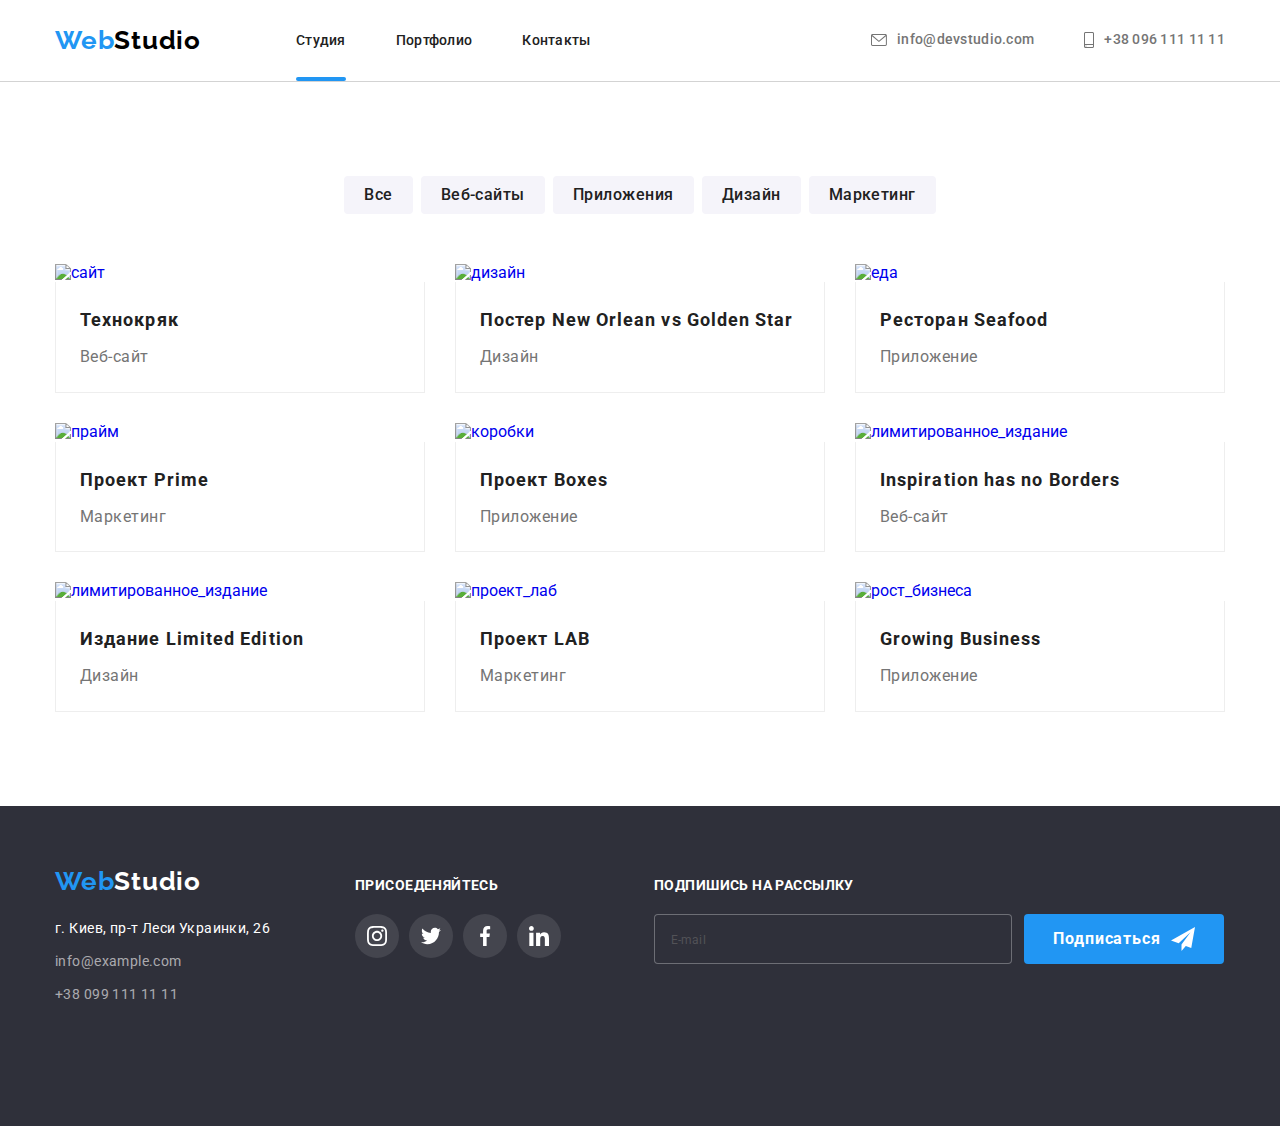
==== portfolio.html @ ba31323b "header+footer" ====
<!DOCTYPE html>
<html lang="ru">
  <head>
    <meta charset="UTF-8" />
    <meta http-equiv="X-UA-Compatible" content="IE=edge" />
    <meta name="viewport" content="width=device-width, initial-scale=1.0" />
    <title>Portfolio</title>
    <link rel="preconnect" href="https://fonts.googleapis.com" />
    <link rel="preconnect" href="https://fonts.gstatic.com" crossorigin />
    <link
      href="https://fonts.googleapis.com/css2?family=Raleway:wght@700&family=Roboto:wght@400;500;700;900&display=swap"
      rel="stylesheet"
    />
    <link rel="stylesheet" href="./css/main.min.css" />
  </head>
  <body>
	<header class="header">
      <div class="container header__container">
        <a class="link header__logo" href="#"
          ><span class="web">Web</span><span class="studio">Studio</span></a
        >
        <nav class="header__nav">
          <ul class="header__list">
            <li class="header__item">
              <a class="current header__link link btn " href="#">Студия</a>
            </li>
            <li class="header__item">
              <a class="header__link link btn" href="./portfolio.html"
                >Портфолио</a
              >
            </li>
            <li class="header__item">
              <a class="header__link link btn" href="#">Контакты</a>
            </li>
          </ul>
        </nav>
        <div class="header__connect">
          <ul class="header__contacts">
            <li class="header__contacts__list">
              <a
                class="header__adress link  header__svg__link btn"
                href="mailto:info@devstudio.com"
              >
                <svg class="header__svg" width="16" height="12">
                  <use href="./images/symbol-defs.svg#icon-email"></use>
                </svg>
                info@devstudio.com</a
              >
            </li>
            <li class="header__contacts__list">
					<a
					  class="header__adress link  header__svg__link btn"
					  href="tel:+380961111111"
					>
					  <svg class="header__svg" width="10" height="16">
						 <use href="./images/symbol-defs.svg#icon-tel"></use>
					  </svg>
					  +38 096 111 11 11</a
					>
				 </li>
            </li>
          </ul>
        </div>
		  <button type="button" class="header__mobile__menu" data-menu-open>
			<svg class="header__mobile__menu--open" width="40" height="40">
			  <use href="./images/symbol-defs.svg#icon-mobmenu"></use>
			</svg>
		 </button>
      </div>
		<div class="header__modal  is-open" data-menu>
			<div class="container">
			<ul class="header__modal__list">
				<li class="header__modal__item">
					<a class=" header__modal__link link btn " href="./index.html">Студия</a>
				 </li>
				 <li class="header__modal__item">
					<a class="current__menu header__modal__link link btn" href="№"
					  >Портфолио</a
					>
				 </li>
				 <li class="header__modal__item">
					<a class="header__modal__link link btn" href="#">Контакты</a>
				 </li>
			 </ul>
			 <div class="header__modal__bottom">
				 <ul class="header__modal__contacts">
            <li class="header__modal__contacts__list">
              <a
                class="header__modal__phone link  btn"
                href="mailto:info@devstudio.com"
              >
				  +38 096 111 11 11</a
              >
            </li>
            <li class="header__modal__contacts__list">
					<a
					  class="header__modal__emailadress link   btn"
					  href="tel:+380961111111"
					>
					info@devstudio.com</a
					>
				 </li>
            </li>
          </ul>
			 <ul class="header__modal__society">
				 <li class="header__society__item"><a href="#" class="header__society__link link">Instagram</a></li>
				 <li class="header__society__item"><a href="#" class="header__society__link link">Twitter</a></li>
				 <li class="header__society__item"><a href="#" class="header__society__link link">Facebook</a></li>
				 <li class="header__society__item"><a href="#" class="header__society__link link">LinkedIn</a></li>
			 </ul>
			</div>
			 <button class="menu__svg__link" type="button" data-menu-close>
				<svg class="menu__close__link" width="18" height="18">
				  <use href="./images/symbol-defs.svg#icon-xmark"></use>
				</svg>
			 </button>
			</div> 
		</div>
    </header>
    <main>
      <section class="section">
        <div class="container">
          <div class="portfolio-buttons-top">
            <h2 class="visually-hidden" id="portfolio-link">Портфолио</h2>
            <ul class="portfolio-buttons">
              <li class="portfolio-buttons-items">
                <button type="button" class="portfolio-nav portfolio-btn btn-main">
                  Все
                </button>
              </li>
              <li class="portfolio-buttons-items">
                <button type="button" class="portfolio-nav portfolio-btn btn-main">
                  Веб-сайты
                </button>
              </li>
              <li class="portfolio-buttons-items">
                <button type="button" class="portfolio-nav portfolio-btn btn-main">
                  Приложения
                </button>
              </li>
              <li class="portfolio-buttons-items">
                <button type="button" class="portfolio-nav portfolio-btn btn-main">
                  Дизайн
                </button>
              </li>
              <li class="portfolio-buttons-items">
                <button type="button" class="portfolio-nav portfolio-btn btn-main">
                  Маркетинг
                </button>
              </li>
            </ul>
          </div>
          <ul class="portfolio-team-list ">
            <li class="portfolio-style-list ">
					
              <a href="#" class="portfolio-link">
					<div class="overlay">
                <img src="./images/web-site.jpg" alt="сайт" width="370" />
							<p class="overlay-text">Технокряк это современная площадка распространения коронавируса. Компании используют эту платформу для цифрового шпионажа и атак на защищённые сервера конкурентов.</p>
						</div>
                <div class="portfolio-img-description">
                  <h3 class="h3-text ">Технокряк</h3>
                  <p class="description-text">Веб-сайт</p>
                </div>
              </a>
            </li>
            <li class="portfolio-style-list portfolio-link">
              <a href="#" class="portfolio-link"
                ><div class="overlay"><img src="./images/design.jpg" alt="дизайн" width="370" />
					 <p class="overlay-text">Технокряк это современная площадка распространения коронавируса. Компании используют эту платформу для цифрового шпионажа и атак на защищённые сервера конкурентов.</p>
					</div>
					 <div class="portfolio-img-description">
                  <h3 class="h3-text ">
                    Постер New Orlean vs Golden Star
                  </h3>
                  <p class="description-text">Дизайн</p>
                </div>
              </a>
            </li>
            <li class="portfolio-style-list portfolio-link">
              <a href="#" class="portfolio-link"
                ><div class="overlay"><img src="./images/SeaFoodApp.jpg" alt="еда" width="370" />
					 <p class="overlay-text">Технокряк это современная площадка распространения коронавируса. Компании используют эту платформу для цифрового шпионажа и атак на защищённые сервера конкурентов.</p>
					</div>
					 <div class="portfolio-img-description">
                  <h3 class="h3-text ">Ресторан Seafood</h3>
                  <p class="description-text">Приложение</p>
                </div>
              </a>
            </li>
            <li class="portfolio-style-list portfolio-link">
              <a href="#" class="portfolio-link"
                ><div class="overlay"><img
                  src="./images/HeadphonesPrime.jpg"
                  alt="прайм"
                  width="370"
                />
					 <p class="overlay-text">Технокряк это современная площадка распространения коронавируса. Компании используют эту платформу для цифрового шпионажа и атак на защищённые сервера конкурентов.</p>
					</div>
					 <div class="portfolio-img-description">
                  <h3 class="h3-text ">Проект Prime</h3>
                  <p class="description-text">Маркетинг</p>
                </div>
              </a>
            </li>
            <li class="portfolio-style-list portfolio-link">
              <a href="#" class="portfolio-link"
                ><div class="overlay"><img src="./images/BoxesApp.jpg" alt="коробки" width="370" />
					 <p class="overlay-text">Технокряк это современная площадка распространения коронавируса. Компании используют эту платформу для цифрового шпионажа и атак на защищённые сервера конкурентов.</p>
					</div>
					 <div class="portfolio-img-description">
                  <h3 class="h3-text ">Проект Boxes</h3>
                  <p class="description-text">Приложение</p>
                </div>
              </a>
            </li>
            <li class="portfolio-style-list portfolio-link">
              <a href="#" class="portfolio-link"
                ><div class="overlay"><img
                  src="./images/Web-insperattion.jpg"
                  alt="лимитированное_издание"
                  width="370"
                />
					 <p class="overlay-text">Технокряк это современная площадка распространения коронавируса. Компании используют эту платформу для цифрового шпионажа и атак на защищённые сервера конкурентов.</p>
					</div>
					 <div class="portfolio-img-description">
                  <h3 class="h3-text ">
                    Inspiration has no Borders
                  </h3>
                  <p class="description-text">Веб-сайт</p>
						
                </div>
              </a>
            </li>
            <li class="portfolio-style-list portfolio-link">
              <a href="#" class="portfolio-link"
                ><div class="overlay"><img
                  src="./images/LimitedEdition-Sign.jpg"
                  alt="лимитированное_издание"
                  width="370"
                />
					 <p class="overlay-text">Технокряк это современная площадка распространения коронавируса. Компании используют эту платформу для цифрового шпионажа и атак на защищённые сервера конкурентов.</p>
					</div>
					 <div class="portfolio-img-description">
                  <h3 class="h3-text ">Издание Limited Edition</h3>
                  <p class="description-text">Дизайн</p>
                </div>
              </a>
            </li>
            <li class="portfolio-style-list portfolio-link">
              <a href="#" class="portfolio-link"
                >
					 <div class="overlay"><img
                  src="./images/LAB-project.jpg"
                  alt="проект_лаб"
                  width="370"
                />
					 <p class="overlay-text">Технокряк это современная площадка распространения коронавируса. Компании используют эту платформу для цифрового шпионажа и атак на защищённые сервера конкурентов.</p>
					</div>
					 <div class="portfolio-img-description">
                  <h3 class="h3-text ">Проект LAB</h3>
                  <p class="description-text">Маркетинг</p>
                </div>
              </a>
            </li>
            <li class="portfolio-style-list portfolio-link">
              <a href="#" class="portfolio-link"
                >
					 <div class="overlay"><img
                  src="./images/GrowingBusinesApp.jpg"
                  alt="рост_бизнеса"
                  width="370"
                />
					 <p class="overlay-text">Технокряк это современная площадка распространения коронавируса. Компании используют эту платформу для цифрового шпионажа и атак на защищённые сервера конкурентов.</p>
					</div>
					 <div class="portfolio-img-description">
                  <h3 class="h3-text ">Growing Business</h3>
                  <p class="description-text">Приложение</p>
                </div>
              </a>
            </li>
          </ul>
        </div>
      </section>
    </main>
	 <footer class="footer">
      <div class="container footer__container">
        <div class="footer__tablet">
          <div class="footer_adress">
            <a class="link footer__logo" href="#"
              ><span class="web">Web</span
              ><span class="studio__footer">Studio</span></a
            >
            <ul class="footer__contacts">
              <li class="footer__item">
                <address class="footer__adress__text">
                  г. Киев, пр-т Леси Украинки, 26
                </address>
              </li>
              <li class="footer__item">
                <a class="link btn footer_link" href="mailto:info@example.com"
                  >info@example.com</a
                >
              </li>
              <li class="footer__item">
                <a class="link btn footer_link" href="tel:+380991111111"
                  >+38 099 111 11 11</a
                >
              </li>
            </ul>
          </div>
          <div class="footer__flex">
            <h3 class="footer__flex__h3">ПРИСОЕДЕНЯЙТЕСЬ</h3>
            <ul class="footer__flex__list">
              <li class="footer__flex_item">
                <a href="" class="footer__flex__link"
                  ><svg class="footer__flex__link__svg" width="20" height="20">
                    <use href="./images/symbol-defs.svg#icon-instagram"></use>
                  </svg>
                </a>
              </li>
              <li class="footer__flex_item">
                <a href="" class="footer__flex__link"
                  ><svg class="footer__flex__link__svg" width="20" height="20">
                    <use href="./images/symbol-defs.svg#icon-twitter"></use>
                  </svg>
                </a>
              </li>
              <li class="footer__flex_item">
                <a href="" class="footer__flex__link"
                  ><svg class="footer__flex__link__svg" width="20" height="20">
                    <use href="./images/symbol-defs.svg#icon-facebook"></use>
                  </svg>
                </a>
              </li>
              <li class="footer__flex_item">
                <a href="" class="footer__flex__link"
                  ><svg class="footer__flex__link__svg" width="20" height="20">
                    <use href="./images/symbol-defs.svg#icon-linkedin"></use>
                  </svg>
                </a>
              </li>
            </ul>
          </div>
        </div>
        <form class="footer__email" name="footer__email">
          <label class="footer__label"
            ><span class="footer__span">ПОДПИШИСЬ НА РАССЫЛКУ </span>
            <input
              type="email"
              name="email"
              placeholder="E-mail"
              class="input"
            />
          </label>
          <button type="submit" class="footer__btn" data-modal-open>
            Подписаться
            <svg class="footer__label__svg" width="24" height="24">
              <use href="./images/symbol-defs.svg#icon-telegram"></use>
            </svg>
          </button>
        </form>
      </div>
    </footer>
	 
  </body>
</html>
---- css/main.min.css ----
:root{--contacts-color: #ffffff;--link-color: #2196f3;--primary-text-color: #212121;--secondary-text-color: #757575;--header-text-color: #757575;--header-text-color-link: #212121;--nav-text-color: #ffffff;--accent-color: #2196f3;--portfolio-text-color: #212121;--web-color: #2196f3;--studio-color: #000000;--footer-color: rgba(255, 255, 255, 0.6);--footer-background-color: #2f303a;--border-color: #ececec;--buttons-background-color: #f5f4fa;--section-background-color: #2f303a;--btn-spec-color: #0b8bf3;--img-background-color: #f5f4fa;--footer_link-color: rgba(255, 255, 255, 0.6);--background-overlay-background: rgba(33, 150, 243, 0.9);--border-color: rgba(33, 33, 33, 0.2)}.visually-hidden{position:absolute;white-space:nowrap;width:1px;height:1px;overflow:hidden;border:0;padding:0;clip:rect(0 0 0 0);clip-path:inset(50%);margin:-1px}*,::after,::before{box-sizing:border-box}html{-moz-tab-size:4;tab-size:4}html{line-height:1.15;-webkit-text-size-adjust:100%}body{margin:0}body{font-family:system-ui, -apple-system, "Segoe UI", Roboto, Helvetica, Arial, sans-serif, "Apple Color Emoji", "Segoe UI Emoji"}hr{height:0;color:inherit}abbr[title]{text-decoration:underline dotted}b,strong{font-weight:bolder}code,kbd,pre,samp{font-family:ui-monospace, SFMono-Regular, Consolas, "Liberation Mono", Menlo, monospace;font-size:1em}small{font-size:80%}sub,sup{font-size:75%;line-height:0;position:relative;vertical-align:baseline}sub{bottom:-0.25em}sup{top:-0.5em}table{text-indent:0;border-color:inherit}button,input,optgroup,select,textarea{font-family:inherit;font-size:100%;line-height:1.15;margin:0}button,select{text-transform:none}[type="button"],[type="reset"],[type="submit"],button{-webkit-appearance:button}::-moz-focus-inner{border-style:none;padding:0}:-moz-focusring{outline:1px dotted ButtonText}:-moz-ui-invalid{box-shadow:none}legend{padding:0}progress{vertical-align:baseline}::-webkit-inner-spin-button,::-webkit-outer-spin-button{height:auto}[type="search"]{-webkit-appearance:textfield;outline-offset:-2px}::-webkit-search-decoration{-webkit-appearance:none}::-webkit-file-upload-button{-webkit-appearance:button;font:inherit}summary{display:list-item}h1,h2,h3,h4,h5,h6,p{margin:0}ul{margin:0;padding:0;list-style:none}body{font-family:"Roboto", sans-serif;color:var(--primary-text-color)}img{display:block;max-width:100%;height:auto}.link{text-decoration:none}.container{width:100%;margin-left:auto;margin-right:auto;padding-left:15px;padding-right:15px}@media screen and (min-width: 480px){.container{width:480px}}@media screen and (min-width: 768px){.container{width:768px}}@media screen and (min-width: 1200px){.container{width:1200px}}.section{padding-top:60px;padding-bottom:60px}@media screen and (min-width: 1200px){.section{padding-top:94px;padding-bottom:94px}}.padding-zeero{padding:0px}@media screen and (min-width: 1200px){.padding-zeero{padding-top:0px;padding-bottom:94px}}.btn{transition:color 250ms cubic-bezier(0.4, 0, 0.2, 1)}.btn:hover,.btn:focus{fill:var(--accent-color);color:#2196f3;cursor:pointer}.portfolio-btn{padding:6px 20px;border:none;transition:box-shadow 250ms cubic-bezier(0.4, 0, 0.2, 1)}.portfolio-btn:hover,.portfolio-btn:focus{box-shadow:0px 4px 4px rgba(0,0,0,0.25)}.btn-main{background-color:var(--buttons-background-color);border-radius:4px;transition:color,box-shadow,background-color,250ms cubic-bezier(0.4, 0, 0.2, 1)}.btn-main:hover,.btn-main:focus{color:var(--nav-text-color);background-color:var(--link-color);cursor:pointer;box-shadow:0px 4px 4px rgba(0,0,0,0.25)}.btn-services{font-family:Roboto;font-size:16px;font-weight:700;line-height:1.87;letter-spacing:.06em;width:200px;height:50px;border-radius:4px;background-color:var(--accent-color);color:var(--nav-text-color);display:block;margin:0 auto;border:none;transition:background-color 250ms cubic-bezier(0.4, 0, 0.2, 1)}.btn-services:hover,.btn-services:focus{background-color:var(--btn-spec-color)}.social-list{display:flex;justify-content:center}.social-item{width:44px;height:44px}.social-item:not(:last-child){margin-right:10px}.svg-link{width:100%;height:100%;background-color:#ffffff;border-radius:50%;display:flex;align-items:center;justify-content:center;transition:background-color 250ms cubic-bezier(0.4, 0, 0.2, 1)}.svg-link:hover,.svg-link:focus{background-color:var(--accent-color)}.social-link{fill:#afb1b8;transition:fill 250ms cubic-bezier(0.4, 0, 0.2, 1)}.svg-link:hover .social-link,.svg-link:focus .social-link{fill:var(--nav-text-color)}.overlay{position:relative;overflow:hidden}.overlay-text{position:absolute;opacity:1;width:100%;height:100%;padding:63px 24px;display:flex;justify-content:center;align-items:center;color:var(--nav-text-color);background-color:var(--background-overlay-background);top:0;left:0;transition:transform 250ms cubic-bezier(0.4, 0, 0.2, 1);transform:translateY(101%);font-size:18px;font-weight:400;line-height:1.56;letter-spacing:.03em}.portfolio-style-list:hover .overlay-text{transform:translateY(0)}.label-btn{display:flex;justify-content:center;align-items:center;border-radius:4px;width:200px;height:50px;background-color:var(--web-color);font-size:16px;font-weight:700;line-height:1.87;letter-spacing:.06em;color:var(--nav-text-color);margin-left:10px;cursor:pointer;border:none}.label-btn-svg{margin-left:10px;fill:var(--nav-text-color)}.backdrop{position:fixed;top:0;left:0;width:100%;height:100%;background-color:rgba(0,0,0,0.2);opacity:1;transition:opacity 3s cubic-bezier(0.4, 0, 0.2, 1),visibility 3s cubic-bezier(0.4, 0, 0.2, 1)}.backdrop.is-hidden{visibility:hidden;opacity:0;pointer-events:none}.backdrop.is-hidden .modal{transform:translate(-50%, -50%) scale(0.5)}.modal{position:absolute;top:50%;left:50%;width:530px;padding:40px;min-height:580px;background-color:var(--contacts-color);transform:translate(-50%, -50%) scale(1);transition:transform 3s cubic-bezier(0.4, 0, 0.2, 1)}.modal-paragraph{text-align:center;margin-bottom:12px;font-size:20px;font-weight:700;line-height:1.15;letter-spacing:.03em;color:var(--primary-text-color)}.modal-label{font-size:12px;font-weight:400;line-height:1.16;letter-spacing:.01em;color:var(--secondary-text-color)}.modal-text{display:block;margin-top:10px;margin-bottom:4px}.modal-input-svg{position:relative}.svg-form{position:absolute;top:50%;transform:translateY(-50%);left:15px;transition:fill 250ms cubic-bezier(0.4, 0, 0.2, 1)}.modal-input{width:100%;height:40px;border:1px solid rgba(33,33,33,0.2);border-radius:4px;cursor:pointer;padding-left:42px;padding-top:12px;padding-bottom:12px;outline:none;transition:border-color 250ms cubic-bezier(0.4, 0, 0.2, 1)}.modal-input:hover,.modal-input:focus{border-color:var(--accent-color)}.modal-input:hover+.svg-form,.modal-input:focus+.svg-form{fill:var(--accent-color)}.header__modal{position:fixed;top:0;left:0;width:100vw;height:100vh;padding-top:48px;padding-bottom:48px;background-color:var(--contacts-color)}.header__modal.is-open{visibility:hidden;opacity:0;pointer-events:none}.header__modal .container{padding-left:40px;padding-right:40px;position:relative;display:flex;flex-direction:column;min-height:450px;height:100%}.header__modal__bottom{margin-top:auto}.header__modal__item{font-size:40px;font-weight:500;line-height:1.74;letter-spacing:.02em}.header__modal__item:not(:last-child){margin-bottom:36px;height:48px}.header__modal__link{color:var(--primary-text-color)}.current__menu{color:var(--accent-color)}.header__modal__contacts{margin-bottom:64px}.header__modal__contacts__list{color:var(--primary-text-color)}.header__modal__contacts__list:not(:last-child){margin-bottom:32px}.header__modal__phone{color:var(--link-color);font-size:34px;font-weight:500;line-height:1.17;letter-spacing:.02em}.header__modal__emailadress{font-size:24px;font-weight:500;line-height:1.16;letter-spacing:.02em;color:var(--header-text-color)}.header__modal__society{display:flex}.header__society__item:not(:last-child){padding-right:10px;border-right:1px solid var(--border-color);margin-right:10px}.header__society__link{font-size:18px;font-weight:500;line-height:1.22;letter-spacing:.02em;color:var(--link-color)}.header__mobile__menu{width:40px;height:40px;border:none;background-color:transparent;display:flex;align-items:center;justify-content:center;position:absolute;right:15px;cursor:pointer}@media screen and (min-width: 768px){.header__mobile__menu{display:none}}.textarea{resize:none;width:100%;height:120px;border:1px solid rgba(33,33,33,0.2);box-sizing:border-box;border-radius:4px;padding:12px 16px;margin-bottom:20px}::placeholder{font-family:Roboto;font-size:12px;font-weight:400;line-height:1.16;letter-spacing:.01em;font-style:normal;color:rgba(117,117,117,0.5)}.checkbox{font-size:14px;font-weight:0;line-height:1.71;letter-spacing:.01em;color:var(--secondary-text-color);display:flex;justify-content:center;align-items:center;margin-bottom:30px}.input-checkbox{position:absolute;-webkit-appearance:none}.input-checkbox:focus+.check-box,.input-checkbox:hover+.check-box{background-image:url(../images/hf-checkbox.svg)}.input-checkbox:checked+.check-box{background-color:var(--accent-color);background-image:url(../images/checked.svg)}.check-box{position:absolute;width:16px;height:15px;left:54px;background-image:url(../images/checkbox.svg);background-position:center;background-repeat:no-repeat}.span-modal{margin-left:7px}.checkbox-link{color:var(--web-color)}.modal-label-btn{display:block;margin:0 auto;width:200px;height:50px;background-color:var(--web-color);color:var(--nav-text-color);font-size:16px;font-weight:700;line-height:1.87;letter-spacing:.06em;box-shadow:0px 4px 4px rgba(0,0,0,0.15);border:none;border-radius:4px;cursor:pointer}.modal-close-link{transition:fill 250ms cubic-bezier(0.4, 0, 0.2, 1)}.modal-svg-link{position:absolute;width:33px;height:33px;border-radius:50%;border:1px solid rgba(0,0,0,0.1);background-color:var(--contacts-color);top:8px;right:8px}.modal-svg-link:hover .modal-close-link,.modal-svg-link:focus .modal-close-link{fill:var(--accent-color)}.menu__svg__link{position:absolute;width:33px;height:33px;border:none;background-color:var(--contacts-color);top:21px;right:25px}.menu__svg__link:hover .menu__close__link,.menu__svg__link:focus .menu__close__link{fill:var(--accent-color)}.menu__close__link{transition:fill 250ms cubic-bezier(0.4, 0, 0.2, 1)}.header{padding:10px 0px;border-bottom:1px solid var(--border-color)}@media screen and (min-width: 1200px){.header{padding:25px 0px}}.header__container{display:flex;align-items:center}.header__logo{margin-right:95px}.web{font-family:Raleway;font-size:24px;font-weight:700;line-height:1.16;letter-spacing:.03em;color:var(--web-color)}@media screen and (min-width: 1200px){.web{font-size:26px;font-weight:700;line-height:1.19;letter-spacing:.03em}}.studio{font-family:Raleway;font-size:24px;font-weight:700;line-height:1.16;letter-spacing:.03em;color:var(--studio-color)}@media screen and (min-width: 1200px){.studio{font-size:26px;font-weight:700;line-height:1.19;letter-spacing:.03em}}.header__nav{display:flex}.header__list{display:none;position:relative;width:295px}@media screen and (min-width: 768px){.header__list{display:flex}}.header__item{position:relative}.header__item:not(:last-child){margin-right:50px}.current{color:var(--accent-color)}.current::after{content:" ";background-color:var(--accent-color);width:100%;height:4px;border-radius:2px;display:block;position:absolute;top:46px}.header__link{font-size:14px;font-weight:500;line-height:1.14;letter-spacing:.02em;color:var(--header-text-color-link)}.header__connect{display:flex;margin-left:auto}.header__contacts{display:none}@media screen and (min-width: 768px){.header__contacts{display:flex}}.header__contacts__list:not(:last-child){margin-right:50px}.header__adress{font-size:14px;font-weight:500;line-height:1.14;letter-spacing:.02em;color:var(--header-text-color)}.header__svg__link{width:100%;height:100%;display:flex;justify-content:center;align-items:center}.header__svg{fill:currentColor;display:flex;margin-right:10px}.heero-background{margin:0 auto;border-color:rgba(47,48,58,0.4);background-image:linear-gradient(rgba(47,48,58,0.4), rgba(47,48,58,0.4)),url(../images/mobhero-x1.jpg);background-repeat:no-repeat;background-size:cover;background-position:center}@media screen and (min-width: 768px){.heero-background{background-image:linear-gradient(rgba(47,48,58,0.4), rgba(47,48,58,0.4)),url(../images/tablethero-x1.jpg);background-repeat:no-repeat;background-size:cover;background-position:center}}@media screen and (min-width: 1200px){.heero-background{max-width:1600px;background-image:linear-gradient(rgba(47,48,58,0.4), rgba(47,48,58,0.4)),url(../images/desktophero-x1.jpg);background-repeat:no-repeat;background-size:cover;background-position:center}}.top-heero{background-color:var(--section-background-color);padding-top:118px;padding-bottom:118px}@media screen and (min-width: 1200px){.top-heero{padding-top:200px;padding-bottom:200px}}.solution{font-size:26px;font-weight:900;line-height:1.62;letter-spacing:.06em;color:var(--nav-text-color);width:100%;margin:0 auto;text-align:center;margin-bottom:30px}@media screen and (max-width: 1199px){.solution{width:360px}}@media screen and (min-width: 1200px){.solution{width:696px;font-size:44px;font-weight:900;line-height:1.36;letter-spacing:.06em}}.top-list{display:flex}.top-list-section{margin-bottom:-30px}@media screen and (min-width: 480px){.top-list-section{justify-content:center}}@media screen and (min-width: 768px){.top-list-section{display:flex;flex-wrap:wrap;margin-left:-30px}}.list-style-main{width:100%;margin-bottom:30px}@media screen and (min-width: 768px){.list-style-main{flex-basis:calc(100% / 2 - 30px);margin-left:30px}}@media screen and (min-width: 1200px){.list-style-main{flex-basis:calc(100% / 4 - 30px)}}.top-svg{width:100%;height:120px;display:flex;justify-content:center;align-items:center;background-color:var(--img-background-color);border-radius:4px;margin-bottom:30px}@media screen and (min-width: 768px){.top-svg{width:354px}}@media screen and (min-width: 1200px){.top-svg{width:270px}}.top__svg__icon{width:70px;height:70px}.list-main{font-size:14px;font-weight:700;line-height:1.14;letter-spacing:.03em;color:var(--primary-text-color);margin-bottom:10px;text-align:center}@media screen and (min-width: 768px){.list-main{text-align:left}}.p-main{font-size:14px;font-weight:400;line-height:1.71;letter-spacing:.03em;color:var(--secondary-text-color)}.duty__heading{display:none}@media screen and (min-width: 1200px){.duty__heading{display:block}}.duty-list{display:flex}.duty-img{position:relative}.duty-img:not(:last-child){margin-right:30px}.duty-text{display:flex;position:absolute;justify-content:center;align-items:center;font-size:14px;font-weight:700;line-height:1.14;letter-spacing:.03em;text-align:center;background:rgba(47,48,58,0.8);color:var(--nav-text-color);width:100%;height:70px;bottom:0px}.team-section{background-color:var(--img-background-color);margin:0 auto}.duty-team{text-align:center;margin-bottom:30px;font-size:28px;font-weight:700;line-height:1.17;letter-spacing:.03em;color:var(--primary-text-color)}@media screen and (min-width: 1200px){.duty-team{font-size:36px;font-weight:700;line-height:1.16;letter-spacing:.03em;margin-bottom:50px}}.duty-team-list{width:100%;margin-bottom:-30px}@media screen and (min-width: 768px){.duty-team-list{display:flex;flex-direction:row;flex-wrap:wrap;margin-left:-30px;justify-content:center}}.duty-style-list{width:100%;margin-bottom:30px;background-color:var(--nav-text-color);border-radius:0px 0px 4px 4px;box-shadow:0px 1px 3px rgba(0,0,0,0.12),0px 1px 1px rgba(0,0,0,0.14),0px 2px 1px rgba(0,0,0,0.2)}@media screen and (min-width: 768px){.duty-style-list{flex-basis:calc(100% / 2 - 30px);margin-left:30px}}@media screen and (min-width: 1200px){.duty-style-list{flex-basis:calc(100% / 4 - 30px)}}.team-name{padding:30px 0px;text-align:center}.names{margin-bottom:10px;font-size:16px;font-weight:500;line-height:1.18;letter-spacing:.03em;color:var(--primary-text-color)}.work{font-size:16px;font-weight:400;line-height:1.18;letter-spacing:.03em;color:var(--secondary-text-color);margin-bottom:16px}.client-list{width:100%;display:flex;flex-wrap:wrap;margin-bottom:-30px;margin-left:-30px}@media screen and (min-width: 768px){.client-list{flex-wrap:wrap}}@media screen and (min-width: 1200px){.client-list{flex-wrap:wrap}}.client-item{width:100%;height:92px;border-radius:4px;border:1px solid #afb1b8;background-position:center;background-repeat:no-repeat;background-size:106px 60px;transition:border-color 250ms cubic-bezier(0.4, 0, 0.2, 1);margin-bottom:30px}.client-item:hover,.client-item:focus{border-color:var(--accent-color)}@media screen and (min-width: 480px){.client-item{max-width:210px;flex-basis:calc(100% / 2 - 30px);margin-bottom:30px;margin-left:30px}}@media screen and (min-width: 768px){.client-item{flex-basis:calc(100% / 3 - 30px);max-width:226px}}@media screen and (min-width: 1200px){.client-item{flex-basis:calc(100% / 6 - 30px);max-width:170px}}.client-link{width:100%;fill:#afb1b8;transition:fill 250ms cubic-bezier(0.4, 0, 0.2, 1)}.client-link-svg{width:100%;height:100%;display:flex;align-items:center;justify-content:center;transition:background-color 250ms cubic-bezier(0.4, 0, 0.2, 1)}.client-link-svg:hover .client-link,.client-link-svg:focus .client-link{fill:var(--accent-color)}.portfolio-buttons-top{border-radius:4px;border-color:#f5f4fa;margin-bottom:50px;display:flex;text-align:center;justify-content:center}.portfolio-buttons{display:flex;flex-direction:row}.portfolio-buttons-items{display:flex;justify-content:space-evenly;flex-grow:1}.portfolio-buttons-items:not(:last-child){margin-right:8px}.portfolio-nav{font-size:16px;font-weight:500;line-height:1.62;letter-spacing:.03em;color:var(--header-text-color-link);font-family:Roboto}.portfolio-team-list{display:flex;flex-wrap:wrap;margin-left:-30px;margin-bottom:-30px}.portfolio-style-list{position:relative;width:100%;height:100%;display:flex;margin-bottom:30px;flex-basis:calc((100% - 90px) / 3);margin-left:30px}.portfolio-link{display:block;text-decoration:none;transition:box-shadow 250ms cubic-bezier(0.4, 0, 0.2, 1)}.portfolio-link:hover,.portfolio-link:focus{box-shadow:0px 1px 1px rgba(0,0,0,0.12),0px 4px 4px rgba(0,0,0,0.06),1px 4px 6px rgba(0,0,0,0.16)}.portfolio-img-description{border:1px solid #eeeeee;border-top:none;padding:20px 24px}.h3-text{font-size:18px;font-weight:700;line-height:2;letter-spacing:.06em;color:var(--primary-text-color);margin-bottom:4px}.description-text{font-size:16px;font-weight:400;line-height:1.87;letter-spacing:.03em;color:var(--secondary-text-color)}.footer{color:var(--footer-color);background-color:var(--footer-background-color);padding-top:60px;padding-bottom:60px}@media screen and (min-width: 1200px){.footer__container{display:flex;align-items:baseline}}@media screen and (min-width: 768px){.footer__tablet{display:flex;align-items:baseline}}@media screen and (min-width: 768px) and (max-width: 1199px){.footer__tablet{margin-bottom:60px;justify-content:space-around}}@media screen and (max-width: 767px){.footer_adress{margin-bottom:60px}}@media screen and (max-width: 1199px){.footer_adress{text-align:center}}@media screen and (min-width: 1200px){.footer_adress{min-width:230px;margin-right:70px}}.footer__logo{margin-bottom:20px}.studio__footer{font-family:Raleway;font-size:24px;font-weight:700;line-height:1.16;letter-spacing:.03em;color:var(--contacts-color)}@media screen and (min-width: 1200px){.studio__footer{font-size:26px;font-weight:700;line-height:1.19;letter-spacing:.03em}}.footer__contacts{margin-top:20px;margin-bottom:60px}.footer__item:not(:last-child){margin-bottom:9px}.footer__adress__text{font-family:Roboto;font-style:normal;font-size:14px;font-weight:400;line-height:1.71;letter-spacing:.03em;color:var(--contacts-color)}.footer_link{font-family:Roboto;font-style:normal;font-size:14px;font-weight:400;line-height:1.71;letter-spacing:.03em;color:var(--footer_link-color)}@media screen and (max-width: 767px){.footer__flex{margin-bottom:60px}}@media screen and (min-width: 1200px){.footer__flex{margin-right:93px}}.footer__flex__h3{color:var(--contacts-color);margin-bottom:20px;font-size:14px;font-weight:700;line-height:1.14;letter-spacing:.03em}@media screen and (max-width: 1199px){.footer__flex__h3{text-align:center}}.footer__flex__list{display:flex;justify-content:center}.footer__flex_item{width:44px;height:44px}.footer__flex_item:not(:last-child){margin-right:10px}.footer__flex__link{width:100%;height:100%;background-color:rgba(255,255,255,0.1);border-radius:50%;display:flex;align-items:center;justify-content:center;transition:background-color 250ms cubic-bezier(0.4, 0, 0.2, 1)}.footer__flex__link:hover,.footer__flex__link:focus{background-color:var(--accent-color)}.footer__flex__link__svg{fill:#ffffff;transition:fill 250ms cubic-bezier(0.4, 0, 0.2, 1)}.footer__flex__link:hover .footer__flex__link__svg,.footer__flex__link:focus .footer__flex__link__svg{fill:var(--nav-text-color)}.footer__email{display:flex;width:100%}@media screen and (max-width: 1199px){.footer__email{flex-direction:column;align-items:center;text-align:center}}@media screen and (min-width: 1200px){.footer__email{align-items:flex-end}}.footer__label{display:block}@media screen and (max-width: 1199px){.footer__label{width:100%;margin-bottom:20px}}.footer__span{display:block;margin-bottom:20px;font-size:14px;font-weight:700;line-height:1.14;letter-spacing:.03em;color:var(--contacts-color)}.input{display:block;min-height:50px;width:100%;margin:0 auto;padding:15px 16px;border:1px solid rgba(255,255,255,0.3);border-radius:4px;background-color:var(--footer-background-color);color:var(--contacts-color)}@media screen and (min-width: 480px){.input{width:450px}}@media screen and (min-width: 1200px){.input{width:358px;margin-right:12px}}.footer__btn{width:200px;height:50px;display:flex;align-items:center;justify-content:center;background-color:var(--web-color);color:var(--nav-text-color);cursor:pointer;border:none;border-radius:4px;font-size:16px;font-weight:700;line-height:1.87;letter-spacing:.06em}.footer__btn:hover,.footer__btn:focus{background-color:var(--btn-spec-color)}.footer__label__svg{margin-left:10px;fill:var(--nav-text-color)}
/*# sourceMappingURL=main.min.css.map */
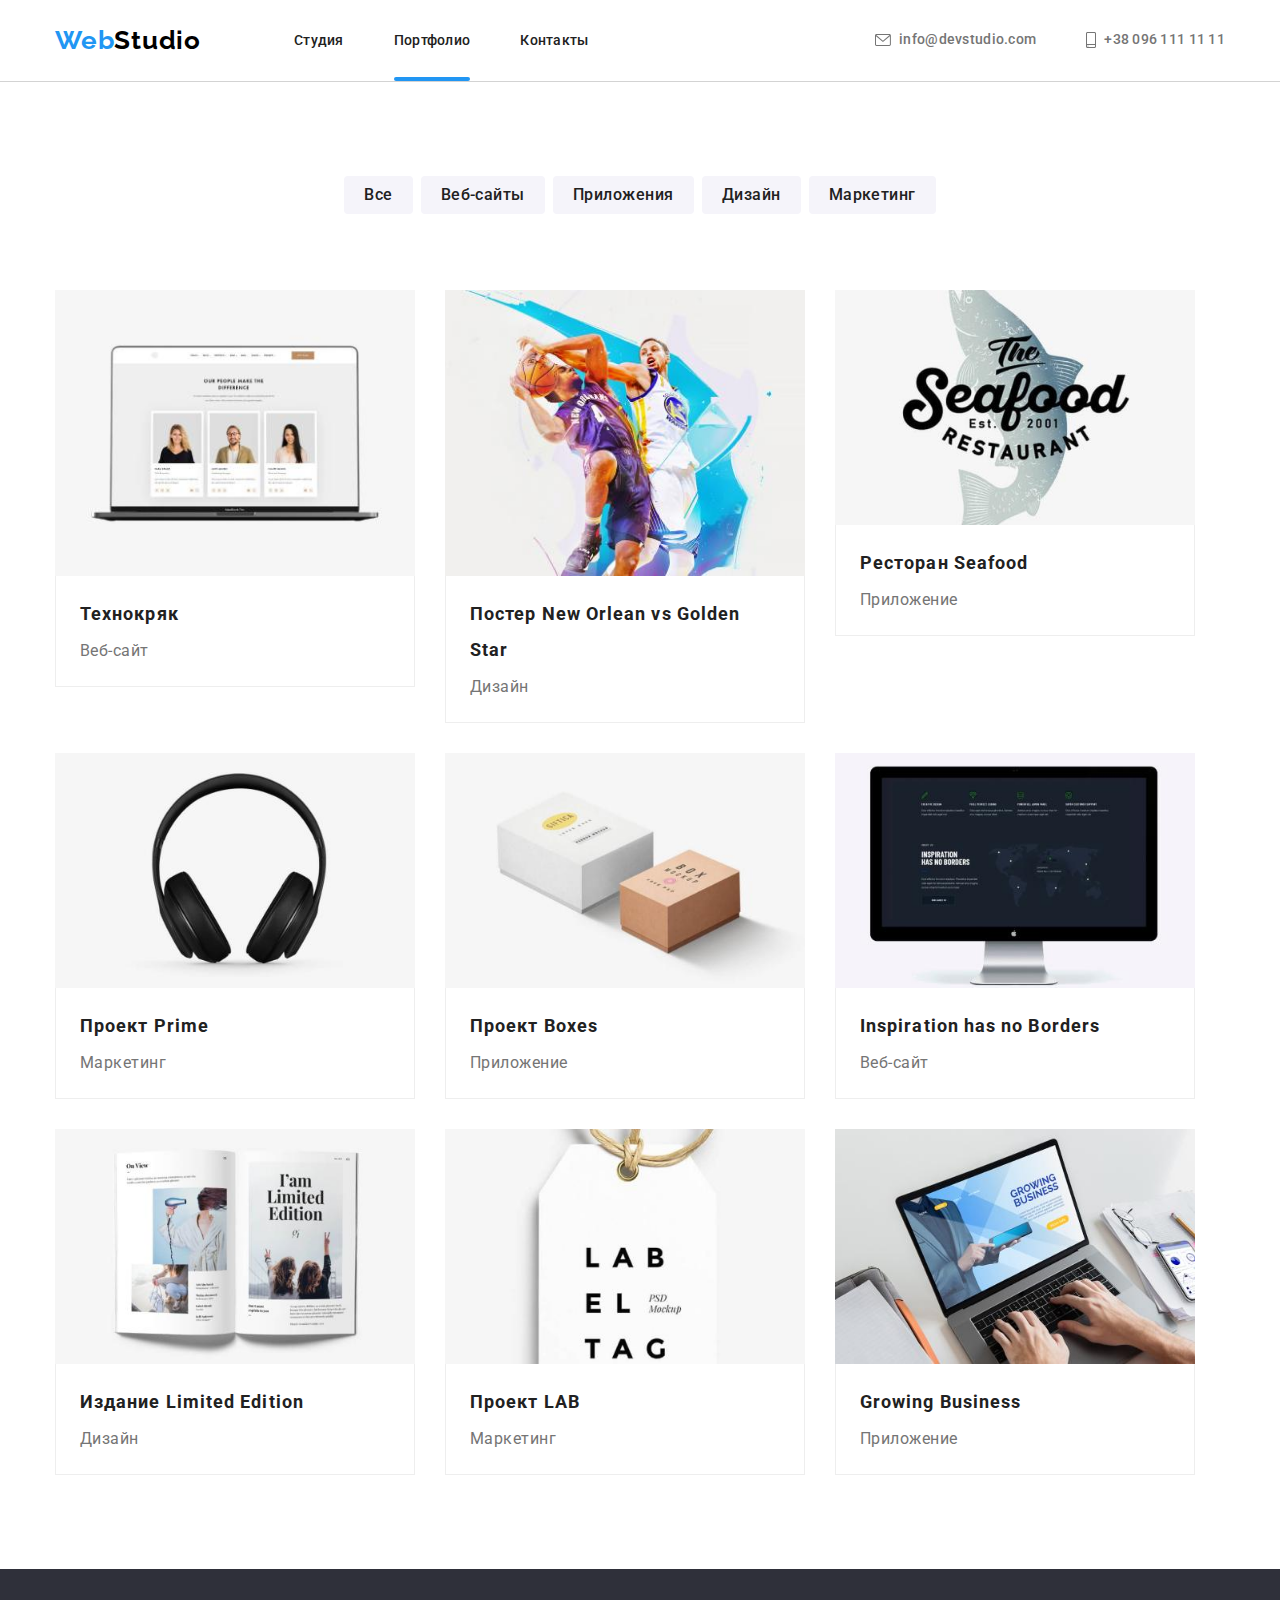
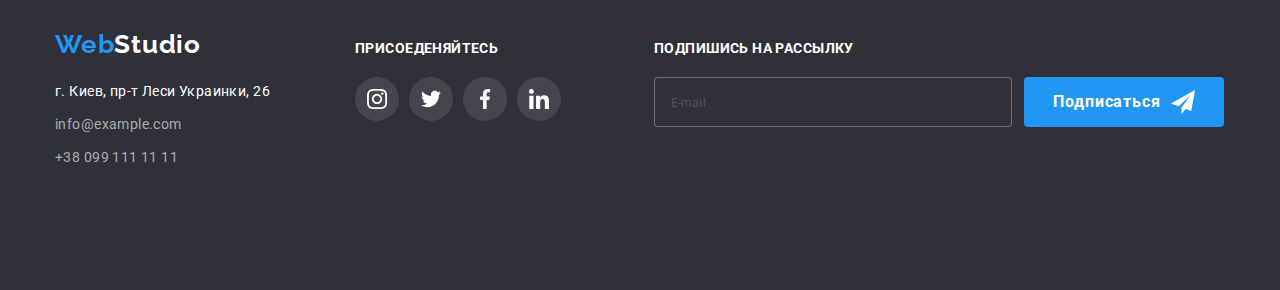
==== commit 824830b4: "img" ====
--- a/portfolio.html
+++ b/portfolio.html
@@ -22,10 +22,10 @@
         <nav class="header__nav">
           <ul class="header__list">
             <li class="header__item">
-              <a class="current header__link link btn " href="#">Студия</a>
+              <a class=" header__link link btn " href="./index.html">Студия</a>
             </li>
             <li class="header__item">
-              <a class="header__link link btn" href="./portfolio.html"
+              <a class="current header__link link btn" href="./portfolio.html"
                 >Портфолио</a
               >
             </li>
@@ -58,7 +58,6 @@
 					  +38 096 111 11 11</a
 					>
 				 </li>
-            </li>
           </ul>
         </div>
 		  <button type="button" class="header__mobile__menu" data-menu-open>
@@ -67,14 +66,15 @@
 			</svg>
 		 </button>
       </div>
-		<div class="header__modal  is-open" data-menu>
+		
+		<div class="header__modal" data-menu>
 			<div class="container">
 			<ul class="header__modal__list">
 				<li class="header__modal__item">
 					<a class=" header__modal__link link btn " href="./index.html">Студия</a>
 				 </li>
 				 <li class="header__modal__item">
-					<a class="current__menu header__modal__link link btn" href="№"
+					<a class="current__menu header__modal__link link btn" href="./portfolio.html"
 					  >Портфолио</a
 					>
 				 </li>
@@ -87,7 +87,7 @@
             <li class="header__modal__contacts__list">
               <a
                 class="header__modal__phone link  btn"
-                href="mailto:info@devstudio.com"
+                href="tel:+380961111111"
               >
 				  +38 096 111 11 11</a
               >
@@ -95,7 +95,8 @@
             <li class="header__modal__contacts__list">
 					<a
 					  class="header__modal__emailadress link   btn"
-					  href="tel:+380961111111"
+					  href="mailto:info@devstudio.com
+					  "
 					>
 					info@devstudio.com</a
 					>
@@ -115,7 +116,8 @@
 				</svg>
 			 </button>
 			</div> 
-		</div>
+		
+	</div>
     </header>
     <main>
       <section class="section">
@@ -151,11 +153,25 @@
             </ul>
           </div>
           <ul class="portfolio-team-list ">
-            <li class="portfolio-style-list ">
-					
+            <li class="portfolio-style-list">
+			
               <a href="#" class="portfolio-link">
 					<div class="overlay">
-                <img src="./images/web-site.jpg" alt="сайт" width="370" />
+						<picture>
+							<source media="(min-width: 1200px"
+							srcset="./images/portfolio/desktop-techocryak.jpg 1x,
+							./images/portfolio/desktop-techocryak@2x.jpg 2x"
+							type="image/jpeg">
+							<source media="(min-width: 768px"
+							srcset="./images/portfolio/tablet-techocryak.jpg 1x,
+							./images/portfolio/tablet-techocryak@2x.jpg 2x"
+							type="image/jpeg">
+							<source 
+							srcset="./images/portfolio/mobile-techocryak.jpg 1x,
+							./images/portfolio/mobile-techocryak@2x.jpg 2x""
+							type="image/jpeg">
+							<img  src="./images/portfolio/mobile-techocryak.jpg" alt="Кряк" loading="lazy">
+					 </picture>
 							<p class="overlay-text">Технокряк это современная площадка распространения коронавируса. Компании используют эту платформу для цифрового шпионажа и атак на защищённые сервера конкурентов.</p>
 						</div>
                 <div class="portfolio-img-description">
@@ -164,9 +180,23 @@
                 </div>
               </a>
             </li>
-            <li class="portfolio-style-list portfolio-link">
-              <a href="#" class="portfolio-link"
-                ><div class="overlay"><img src="./images/design.jpg" alt="дизайн" width="370" />
+            <li class="portfolio-style-list">
+              <a href="#" class="portfolio-link"
+                ><div class="overlay"><picture>
+						<source media="(min-width: 1200px"
+						srcset="./images/portfolio/desktop-basketball.jpg 1x,
+						./images/portfolio/desktop-basketball@2x.jpg 2x"
+						type="image/jpeg">
+						<source media="(min-width: 768px"
+						srcset="./images/portfolio/tablet-basketball.jpg 1x,
+						./images/portfolio/tablet-basketball@2x.jpg 2x"
+						type="image/jpeg">
+						<source 
+						srcset="./images/portfolio/mobile-basketball.jpg 1x,
+						./images/portfolio/mobile-basketball@2x.jpg 2x""
+						type="image/jpeg">
+						<img  src="./images/portfolio/mobile-basketball.jpg" alt="дизайн" loading="lazy">
+				 </picture>
 					 <p class="overlay-text">Технокряк это современная площадка распространения коронавируса. Компании используют эту платформу для цифрового шпионажа и атак на защищённые сервера конкурентов.</p>
 					</div>
 					 <div class="portfolio-img-description">
@@ -177,9 +207,23 @@
                 </div>
               </a>
             </li>
-            <li class="portfolio-style-list portfolio-link">
-              <a href="#" class="portfolio-link"
-                ><div class="overlay"><img src="./images/SeaFoodApp.jpg" alt="еда" width="370" />
+            <li class="portfolio-style-list">
+              <a href="#" class="portfolio-link"
+                ><div class="overlay"><picture>
+						<source media="(min-width: 1200px"
+						srcset="./images/portfolio/mobile-restaurant-seafood.jpg 1x,
+						./images/portfolio/desktop-restaurant-seafood@2x.jpg 2x"
+						type="image/jpeg">
+						<source media="(min-width: 768px"
+						srcset="./images/portfolio/tablet-restaurant-seafood.jpg 1x,
+						./images/portfolio/tablet-restaurant-seafood@2x.jpg 2x"
+						type="image/jpeg">
+						<source 
+						srcset="./images/portfolio/mobile-restaurant-seafood.jpg 1x,
+						./images/portfolio/mobile-restaurant-seafood@2x.jpg 2x""
+						type="image/jpeg">
+						<img  src="./images/portfolio/mobile-restaurant-seafood.jpg" alt="еда" loading="lazy">
+				 </picture>
 					 <p class="overlay-text">Технокряк это современная площадка распространения коронавируса. Компании используют эту платформу для цифрового шпионажа и атак на защищённые сервера конкурентов.</p>
 					</div>
 					 <div class="portfolio-img-description">
@@ -188,13 +232,23 @@
                 </div>
               </a>
             </li>
-            <li class="portfolio-style-list portfolio-link">
-              <a href="#" class="portfolio-link"
-                ><div class="overlay"><img
-                  src="./images/HeadphonesPrime.jpg"
-                  alt="прайм"
-                  width="370"
-                />
+            <li class="portfolio-style-list">
+              <a href="#" class="portfolio-link"
+                ><div class="overlay"><picture>
+						<source media="(min-width: 1200px"
+						srcset="./images/portfolio/mobile-prime.jpg 1x,
+						./images/portfolio/desktop-prime@2x.jpg 2x"
+						type="image/jpeg">
+						<source media="(min-width: 768px"
+						srcset="./images/portfolio/tablet-prime.jpg 1x,
+						./images/portfolio/tablet-prime@2x.jpg 2x"
+						type="image/jpeg">
+						<source 
+						srcset="./images/portfolio/mobile-prime.jpg 1x,
+						./images/portfolio/mobile-prime@2x.jpg 2x""
+						type="image/jpeg">
+						<img  src="./images/portfolio/mobile-prime.jpg" alt="прайм" loading="lazy">
+				 </picture>
 					 <p class="overlay-text">Технокряк это современная площадка распространения коронавируса. Компании используют эту платформу для цифрового шпионажа и атак на защищённые сервера конкурентов.</p>
 					</div>
 					 <div class="portfolio-img-description">
@@ -203,9 +257,23 @@
                 </div>
               </a>
             </li>
-            <li class="portfolio-style-list portfolio-link">
-              <a href="#" class="portfolio-link"
-                ><div class="overlay"><img src="./images/BoxesApp.jpg" alt="коробки" width="370" />
+            <li class="portfolio-style-list">
+              <a href="#" class="portfolio-link"
+                ><div class="overlay"><picture>
+						<source media="(min-width: 1200px"
+						srcset="./images/portfolio/mobile-boxes.jpg 1x,
+						./images/portfolio/desktop-boxes@2x.jpg 2x"
+						type="image/jpeg">
+						<source media="(min-width: 768px"
+						srcset="./images/portfolio/tablet-boxes.jpg 1x,
+						./images/portfolio/tablet-boxes@2x.jpg 2x"
+						type="image/jpeg">
+						<source 
+						srcset="./images/portfolio/mobile-boxes.jpg 1x,
+						./images/portfolio/mobile-boxes@2x.jpg 2x""
+						type="image/jpeg">
+						<img  src="./images/portfolio/mobile-boxes.jpg" alt="коробки" loading="lazy">
+				 </picture>
 					 <p class="overlay-text">Технокряк это современная площадка распространения коронавируса. Компании используют эту платформу для цифрового шпионажа и атак на защищённые сервера конкурентов.</p>
 					</div>
 					 <div class="portfolio-img-description">
@@ -214,13 +282,23 @@
                 </div>
               </a>
             </li>
-            <li class="portfolio-style-list portfolio-link">
-              <a href="#" class="portfolio-link"
-                ><div class="overlay"><img
-                  src="./images/Web-insperattion.jpg"
-                  alt="лимитированное_издание"
-                  width="370"
-                />
+            <li class="portfolio-style-list">
+              <a href="#" class="portfolio-link"
+                ><div class="overlay"><picture>
+						<source media="(min-width: 1200px"
+						srcset="./images/portfolio/mobile-inspiration.jpg 1x,
+						./images/portfolio/desktop-inspiration@2x.jpg 2x"
+						type="image/jpeg">
+						<source media="(min-width: 768px"
+						srcset="./images/portfolio/tablet-inspiration.jpg 1x,
+						./images/portfolio/tablet-inspiration@2x.jpg 2x"
+						type="image/jpeg">
+						<source 
+						srcset="./images/portfolio/mobile-inspiration.jpg 1x,
+						./images/portfolio/mobile-inspiration@2x.jpg 2x""
+						type="image/jpeg">
+						<img  src="./images/portfolio/mobile-inspiration.jpg" alt="вдохновление" loading="lazy">
+				 </picture>
 					 <p class="overlay-text">Технокряк это современная площадка распространения коронавируса. Компании используют эту платформу для цифрового шпионажа и атак на защищённые сервера конкурентов.</p>
 					</div>
 					 <div class="portfolio-img-description">
@@ -232,13 +310,23 @@
                 </div>
               </a>
             </li>
-            <li class="portfolio-style-list portfolio-link">
-              <a href="#" class="portfolio-link"
-                ><div class="overlay"><img
-                  src="./images/LimitedEdition-Sign.jpg"
-                  alt="лимитированное_издание"
-                  width="370"
-                />
+            <li class="portfolio-style-list">
+              <a href="#" class="portfolio-link"
+                ><div class="overlay"><picture>
+						<source media="(min-width: 1200px"
+						srcset="./images/portfolio/mobile-book.jpg 1x,
+						./images/portfolio/desktop-book@2x.jpg 2x"
+						type="image/jpeg">
+						<source media="(min-width: 768px"
+						srcset="./images/portfolio/tablet-book.jpg 1x,
+						./images/portfolio/tablet-book@2x.jpg 2x"
+						type="image/jpeg">
+						<source 
+						srcset="./images/portfolio/mobile-book.jpg 1x,
+						./images/portfolio/mobile-book@2x.jpg 2x""
+						type="image/jpeg">
+						<img  src="./images/portfolio/mobile-book.jpg" alt="дизайн" loading="lazy">
+				 </picture>
 					 <p class="overlay-text">Технокряк это современная площадка распространения коронавируса. Компании используют эту платформу для цифрового шпионажа и атак на защищённые сервера конкурентов.</p>
 					</div>
 					 <div class="portfolio-img-description">
@@ -247,14 +335,24 @@
                 </div>
               </a>
             </li>
-            <li class="portfolio-style-list portfolio-link">
+            <li class="portfolio-style-list">
               <a href="#" class="portfolio-link"
                 >
-					 <div class="overlay"><img
-                  src="./images/LAB-project.jpg"
-                  alt="проект_лаб"
-                  width="370"
-                />
+					 <div class="overlay"><picture>
+						<source media="(min-width: 1200px"
+						srcset="./images/portfolio/mobile-label.jpg 1x,
+						./images/portfolio/desktop-label@2x.jpg 2x"
+						type="image/jpeg">
+						<source media="(min-width: 768px"
+						srcset="./images/portfolio/tablet-label.jpg 1x,
+						./images/portfolio/tablet-label@2x.jpg 2x"
+						type="image/jpeg">
+						<source 
+						srcset="./images/portfolio/mobile-label.jpg 1x,
+						./images/portfolio/mobile-label@2x.jpg 2x""
+						type="image/jpeg">
+						<img  src="./images/portfolio/mobile-label.jpg" alt="проект" loading="lazy">
+				 </picture>
 					 <p class="overlay-text">Технокряк это современная площадка распространения коронавируса. Компании используют эту платформу для цифрового шпионажа и атак на защищённые сервера конкурентов.</p>
 					</div>
 					 <div class="portfolio-img-description">
@@ -263,14 +361,24 @@
                 </div>
               </a>
             </li>
-            <li class="portfolio-style-list portfolio-link">
+            <li class="portfolio-style-list">
               <a href="#" class="portfolio-link"
                 >
-					 <div class="overlay"><img
-                  src="./images/GrowingBusinesApp.jpg"
-                  alt="рост_бизнеса"
-                  width="370"
-                />
+					 <div class="overlay"><picture>
+						<source media="(min-width: 1200px"
+						srcset="./images/portfolio/mobile-growing.jpg 1x,
+						./images/portfolio/desktop-growing@2x.jpg 2x"
+						type="image/jpeg">
+						<source media="(min-width: 768px"
+						srcset="./images/portfolio/tablet-growing.jpg 1x,
+						./images/portfolio/tablet-growing@2x.jpg 2x"
+						type="image/jpeg">
+						<source 
+						srcset="./images/portfolio/mobile-growing.jpg 1x,
+						./images/portfolio/mobile-growing@2x.jpg 2x""
+						type="image/jpeg">
+						<img  src="./images/portfolio/mobile-growing.jpg" alt="рост_бизнеа" loading="lazy">
+				 </picture>
 					 <p class="overlay-text">Технокряк это современная площадка распространения коронавируса. Компании используют эту платформу для цифрового шпионажа и атак на защищённые сервера конкурентов.</p>
 					</div>
 					 <div class="portfolio-img-description">
@@ -362,6 +470,6 @@
         </form>
       </div>
     </footer>
-	 
+	 <script src="./js/menu.js"></script>
   </body>
 </html>
--- a/css/main.min.css
+++ b/css/main.min.css
@@ -1,2 +1,2 @@
-:root{--contacts-color: #ffffff;--link-color: #2196f3;--primary-text-color: #212121;--secondary-text-color: #757575;--header-text-color: #757575;--header-text-color-link: #212121;--nav-text-color: #ffffff;--accent-color: #2196f3;--portfolio-text-color: #212121;--web-color: #2196f3;--studio-color: #000000;--footer-color: rgba(255, 255, 255, 0.6);--footer-background-color: #2f303a;--border-color: #ececec;--buttons-background-color: #f5f4fa;--section-background-color: #2f303a;--btn-spec-color: #0b8bf3;--img-background-color: #f5f4fa;--footer_link-color: rgba(255, 255, 255, 0.6);--background-overlay-background: rgba(33, 150, 243, 0.9);--border-color: rgba(33, 33, 33, 0.2)}.visually-hidden{position:absolute;white-space:nowrap;width:1px;height:1px;overflow:hidden;border:0;padding:0;clip:rect(0 0 0 0);clip-path:inset(50%);margin:-1px}*,::after,::before{box-sizing:border-box}html{-moz-tab-size:4;tab-size:4}html{line-height:1.15;-webkit-text-size-adjust:100%}body{margin:0}body{font-family:system-ui, -apple-system, "Segoe UI", Roboto, Helvetica, Arial, sans-serif, "Apple Color Emoji", "Segoe UI Emoji"}hr{height:0;color:inherit}abbr[title]{text-decoration:underline dotted}b,strong{font-weight:bolder}code,kbd,pre,samp{font-family:ui-monospace, SFMono-Regular, Consolas, "Liberation Mono", Menlo, monospace;font-size:1em}small{font-size:80%}sub,sup{font-size:75%;line-height:0;position:relative;vertical-align:baseline}sub{bottom:-0.25em}sup{top:-0.5em}table{text-indent:0;border-color:inherit}button,input,optgroup,select,textarea{font-family:inherit;font-size:100%;line-height:1.15;margin:0}button,select{text-transform:none}[type="button"],[type="reset"],[type="submit"],button{-webkit-appearance:button}::-moz-focus-inner{border-style:none;padding:0}:-moz-focusring{outline:1px dotted ButtonText}:-moz-ui-invalid{box-shadow:none}legend{padding:0}progress{vertical-align:baseline}::-webkit-inner-spin-button,::-webkit-outer-spin-button{height:auto}[type="search"]{-webkit-appearance:textfield;outline-offset:-2px}::-webkit-search-decoration{-webkit-appearance:none}::-webkit-file-upload-button{-webkit-appearance:button;font:inherit}summary{display:list-item}h1,h2,h3,h4,h5,h6,p{margin:0}ul{margin:0;padding:0;list-style:none}body{font-family:"Roboto", sans-serif;color:var(--primary-text-color)}img{display:block;max-width:100%;height:auto}.link{text-decoration:none}.container{width:100%;margin-left:auto;margin-right:auto;padding-left:15px;padding-right:15px}@media screen and (min-width: 480px){.container{width:480px}}@media screen and (min-width: 768px){.container{width:768px}}@media screen and (min-width: 1200px){.container{width:1200px}}.section{padding-top:60px;padding-bottom:60px}@media screen and (min-width: 1200px){.section{padding-top:94px;padding-bottom:94px}}.padding-zeero{padding:0px}@media screen and (min-width: 1200px){.padding-zeero{padding-top:0px;padding-bottom:94px}}.btn{transition:color 250ms cubic-bezier(0.4, 0, 0.2, 1)}.btn:hover,.btn:focus{fill:var(--accent-color);color:#2196f3;cursor:pointer}.portfolio-btn{padding:6px 20px;border:none;transition:box-shadow 250ms cubic-bezier(0.4, 0, 0.2, 1)}.portfolio-btn:hover,.portfolio-btn:focus{box-shadow:0px 4px 4px rgba(0,0,0,0.25)}.btn-main{background-color:var(--buttons-background-color);border-radius:4px;transition:color,box-shadow,background-color,250ms cubic-bezier(0.4, 0, 0.2, 1)}.btn-main:hover,.btn-main:focus{color:var(--nav-text-color);background-color:var(--link-color);cursor:pointer;box-shadow:0px 4px 4px rgba(0,0,0,0.25)}.btn-services{font-family:Roboto;font-size:16px;font-weight:700;line-height:1.87;letter-spacing:.06em;width:200px;height:50px;border-radius:4px;background-color:var(--accent-color);color:var(--nav-text-color);display:block;margin:0 auto;border:none;transition:background-color 250ms cubic-bezier(0.4, 0, 0.2, 1)}.btn-services:hover,.btn-services:focus{background-color:var(--btn-spec-color)}.social-list{display:flex;justify-content:center}.social-item{width:44px;height:44px}.social-item:not(:last-child){margin-right:10px}.svg-link{width:100%;height:100%;background-color:#ffffff;border-radius:50%;display:flex;align-items:center;justify-content:center;transition:background-color 250ms cubic-bezier(0.4, 0, 0.2, 1)}.svg-link:hover,.svg-link:focus{background-color:var(--accent-color)}.social-link{fill:#afb1b8;transition:fill 250ms cubic-bezier(0.4, 0, 0.2, 1)}.svg-link:hover .social-link,.svg-link:focus .social-link{fill:var(--nav-text-color)}.overlay{position:relative;overflow:hidden}.overlay-text{position:absolute;opacity:1;width:100%;height:100%;padding:63px 24px;display:flex;justify-content:center;align-items:center;color:var(--nav-text-color);background-color:var(--background-overlay-background);top:0;left:0;transition:transform 250ms cubic-bezier(0.4, 0, 0.2, 1);transform:translateY(101%);font-size:18px;font-weight:400;line-height:1.56;letter-spacing:.03em}.portfolio-style-list:hover .overlay-text{transform:translateY(0)}.label-btn{display:flex;justify-content:center;align-items:center;border-radius:4px;width:200px;height:50px;background-color:var(--web-color);font-size:16px;font-weight:700;line-height:1.87;letter-spacing:.06em;color:var(--nav-text-color);margin-left:10px;cursor:pointer;border:none}.label-btn-svg{margin-left:10px;fill:var(--nav-text-color)}.backdrop{position:fixed;top:0;left:0;width:100%;height:100%;background-color:rgba(0,0,0,0.2);opacity:1;transition:opacity 3s cubic-bezier(0.4, 0, 0.2, 1),visibility 3s cubic-bezier(0.4, 0, 0.2, 1)}.backdrop.is-hidden{visibility:hidden;opacity:0;pointer-events:none}.backdrop.is-hidden .modal{transform:translate(-50%, -50%) scale(0.5)}.modal{position:absolute;top:50%;left:50%;width:530px;padding:40px;min-height:580px;background-color:var(--contacts-color);transform:translate(-50%, -50%) scale(1);transition:transform 3s cubic-bezier(0.4, 0, 0.2, 1)}.modal-paragraph{text-align:center;margin-bottom:12px;font-size:20px;font-weight:700;line-height:1.15;letter-spacing:.03em;color:var(--primary-text-color)}.modal-label{font-size:12px;font-weight:400;line-height:1.16;letter-spacing:.01em;color:var(--secondary-text-color)}.modal-text{display:block;margin-top:10px;margin-bottom:4px}.modal-input-svg{position:relative}.svg-form{position:absolute;top:50%;transform:translateY(-50%);left:15px;transition:fill 250ms cubic-bezier(0.4, 0, 0.2, 1)}.modal-input{width:100%;height:40px;border:1px solid rgba(33,33,33,0.2);border-radius:4px;cursor:pointer;padding-left:42px;padding-top:12px;padding-bottom:12px;outline:none;transition:border-color 250ms cubic-bezier(0.4, 0, 0.2, 1)}.modal-input:hover,.modal-input:focus{border-color:var(--accent-color)}.modal-input:hover+.svg-form,.modal-input:focus+.svg-form{fill:var(--accent-color)}.header__modal{position:fixed;top:0;left:0;width:100vw;height:100vh;padding-top:48px;padding-bottom:48px;background-color:var(--contacts-color)}.header__modal.is-open{visibility:hidden;opacity:0;pointer-events:none}.header__modal .container{padding-left:40px;padding-right:40px;position:relative;display:flex;flex-direction:column;min-height:450px;height:100%}.header__modal__bottom{margin-top:auto}.header__modal__item{font-size:40px;font-weight:500;line-height:1.74;letter-spacing:.02em}.header__modal__item:not(:last-child){margin-bottom:36px;height:48px}.header__modal__link{color:var(--primary-text-color)}.current__menu{color:var(--accent-color)}.header__modal__contacts{margin-bottom:64px}.header__modal__contacts__list{color:var(--primary-text-color)}.header__modal__contacts__list:not(:last-child){margin-bottom:32px}.header__modal__phone{color:var(--link-color);font-size:34px;font-weight:500;line-height:1.17;letter-spacing:.02em}.header__modal__emailadress{font-size:24px;font-weight:500;line-height:1.16;letter-spacing:.02em;color:var(--header-text-color)}.header__modal__society{display:flex}.header__society__item:not(:last-child){padding-right:10px;border-right:1px solid var(--border-color);margin-right:10px}.header__society__link{font-size:18px;font-weight:500;line-height:1.22;letter-spacing:.02em;color:var(--link-color)}.header__mobile__menu{width:40px;height:40px;border:none;background-color:transparent;display:flex;align-items:center;justify-content:center;position:absolute;right:15px;cursor:pointer}@media screen and (min-width: 768px){.header__mobile__menu{display:none}}.textarea{resize:none;width:100%;height:120px;border:1px solid rgba(33,33,33,0.2);box-sizing:border-box;border-radius:4px;padding:12px 16px;margin-bottom:20px}::placeholder{font-family:Roboto;font-size:12px;font-weight:400;line-height:1.16;letter-spacing:.01em;font-style:normal;color:rgba(117,117,117,0.5)}.checkbox{font-size:14px;font-weight:0;line-height:1.71;letter-spacing:.01em;color:var(--secondary-text-color);display:flex;justify-content:center;align-items:center;margin-bottom:30px}.input-checkbox{position:absolute;-webkit-appearance:none}.input-checkbox:focus+.check-box,.input-checkbox:hover+.check-box{background-image:url(../images/hf-checkbox.svg)}.input-checkbox:checked+.check-box{background-color:var(--accent-color);background-image:url(../images/checked.svg)}.check-box{position:absolute;width:16px;height:15px;left:54px;background-image:url(../images/checkbox.svg);background-position:center;background-repeat:no-repeat}.span-modal{margin-left:7px}.checkbox-link{color:var(--web-color)}.modal-label-btn{display:block;margin:0 auto;width:200px;height:50px;background-color:var(--web-color);color:var(--nav-text-color);font-size:16px;font-weight:700;line-height:1.87;letter-spacing:.06em;box-shadow:0px 4px 4px rgba(0,0,0,0.15);border:none;border-radius:4px;cursor:pointer}.modal-close-link{transition:fill 250ms cubic-bezier(0.4, 0, 0.2, 1)}.modal-svg-link{position:absolute;width:33px;height:33px;border-radius:50%;border:1px solid rgba(0,0,0,0.1);background-color:var(--contacts-color);top:8px;right:8px}.modal-svg-link:hover .modal-close-link,.modal-svg-link:focus .modal-close-link{fill:var(--accent-color)}.menu__svg__link{position:absolute;width:33px;height:33px;border:none;background-color:var(--contacts-color);top:21px;right:25px}.menu__svg__link:hover .menu__close__link,.menu__svg__link:focus .menu__close__link{fill:var(--accent-color)}.menu__close__link{transition:fill 250ms cubic-bezier(0.4, 0, 0.2, 1)}.header{padding:10px 0px;border-bottom:1px solid var(--border-color)}@media screen and (min-width: 1200px){.header{padding:25px 0px}}.header__container{display:flex;align-items:center}.header__logo{margin-right:95px}.web{font-family:Raleway;font-size:24px;font-weight:700;line-height:1.16;letter-spacing:.03em;color:var(--web-color)}@media screen and (min-width: 1200px){.web{font-size:26px;font-weight:700;line-height:1.19;letter-spacing:.03em}}.studio{font-family:Raleway;font-size:24px;font-weight:700;line-height:1.16;letter-spacing:.03em;color:var(--studio-color)}@media screen and (min-width: 1200px){.studio{font-size:26px;font-weight:700;line-height:1.19;letter-spacing:.03em}}.header__nav{display:flex}.header__list{display:none;position:relative;width:295px}@media screen and (min-width: 768px){.header__list{display:flex}}.header__item{position:relative}.header__item:not(:last-child){margin-right:50px}.current{color:var(--accent-color)}.current::after{content:" ";background-color:var(--accent-color);width:100%;height:4px;border-radius:2px;display:block;position:absolute;top:46px}.header__link{font-size:14px;font-weight:500;line-height:1.14;letter-spacing:.02em;color:var(--header-text-color-link)}.header__connect{display:flex;margin-left:auto}.header__contacts{display:none}@media screen and (min-width: 768px){.header__contacts{display:flex}}.header__contacts__list:not(:last-child){margin-right:50px}.header__adress{font-size:14px;font-weight:500;line-height:1.14;letter-spacing:.02em;color:var(--header-text-color)}.header__svg__link{width:100%;height:100%;display:flex;justify-content:center;align-items:center}.header__svg{fill:currentColor;display:flex;margin-right:10px}.heero-background{margin:0 auto;border-color:rgba(47,48,58,0.4);background-image:linear-gradient(rgba(47,48,58,0.4), rgba(47,48,58,0.4)),url(../images/mobhero-x1.jpg);background-repeat:no-repeat;background-size:cover;background-position:center}@media screen and (min-width: 768px){.heero-background{background-image:linear-gradient(rgba(47,48,58,0.4), rgba(47,48,58,0.4)),url(../images/tablethero-x1.jpg);background-repeat:no-repeat;background-size:cover;background-position:center}}@media screen and (min-width: 1200px){.heero-background{max-width:1600px;background-image:linear-gradient(rgba(47,48,58,0.4), rgba(47,48,58,0.4)),url(../images/desktophero-x1.jpg);background-repeat:no-repeat;background-size:cover;background-position:center}}.top-heero{background-color:var(--section-background-color);padding-top:118px;padding-bottom:118px}@media screen and (min-width: 1200px){.top-heero{padding-top:200px;padding-bottom:200px}}.solution{font-size:26px;font-weight:900;line-height:1.62;letter-spacing:.06em;color:var(--nav-text-color);width:100%;margin:0 auto;text-align:center;margin-bottom:30px}@media screen and (max-width: 1199px){.solution{width:360px}}@media screen and (min-width: 1200px){.solution{width:696px;font-size:44px;font-weight:900;line-height:1.36;letter-spacing:.06em}}.top-list{display:flex}.top-list-section{margin-bottom:-30px}@media screen and (min-width: 480px){.top-list-section{justify-content:center}}@media screen and (min-width: 768px){.top-list-section{display:flex;flex-wrap:wrap;margin-left:-30px}}.list-style-main{width:100%;margin-bottom:30px}@media screen and (min-width: 768px){.list-style-main{flex-basis:calc(100% / 2 - 30px);margin-left:30px}}@media screen and (min-width: 1200px){.list-style-main{flex-basis:calc(100% / 4 - 30px)}}.top-svg{width:100%;height:120px;display:flex;justify-content:center;align-items:center;background-color:var(--img-background-color);border-radius:4px;margin-bottom:30px}@media screen and (min-width: 768px){.top-svg{width:354px}}@media screen and (min-width: 1200px){.top-svg{width:270px}}.top__svg__icon{width:70px;height:70px}.list-main{font-size:14px;font-weight:700;line-height:1.14;letter-spacing:.03em;color:var(--primary-text-color);margin-bottom:10px;text-align:center}@media screen and (min-width: 768px){.list-main{text-align:left}}.p-main{font-size:14px;font-weight:400;line-height:1.71;letter-spacing:.03em;color:var(--secondary-text-color)}.duty__heading{display:none}@media screen and (min-width: 1200px){.duty__heading{display:block}}.duty-list{display:flex}.duty-img{position:relative}.duty-img:not(:last-child){margin-right:30px}.duty-text{display:flex;position:absolute;justify-content:center;align-items:center;font-size:14px;font-weight:700;line-height:1.14;letter-spacing:.03em;text-align:center;background:rgba(47,48,58,0.8);color:var(--nav-text-color);width:100%;height:70px;bottom:0px}.team-section{background-color:var(--img-background-color);margin:0 auto}.duty-team{text-align:center;margin-bottom:30px;font-size:28px;font-weight:700;line-height:1.17;letter-spacing:.03em;color:var(--primary-text-color)}@media screen and (min-width: 1200px){.duty-team{font-size:36px;font-weight:700;line-height:1.16;letter-spacing:.03em;margin-bottom:50px}}.duty-team-list{width:100%;margin-bottom:-30px}@media screen and (min-width: 768px){.duty-team-list{display:flex;flex-direction:row;flex-wrap:wrap;margin-left:-30px;justify-content:center}}.duty-style-list{width:100%;margin-bottom:30px;background-color:var(--nav-text-color);border-radius:0px 0px 4px 4px;box-shadow:0px 1px 3px rgba(0,0,0,0.12),0px 1px 1px rgba(0,0,0,0.14),0px 2px 1px rgba(0,0,0,0.2)}@media screen and (min-width: 768px){.duty-style-list{flex-basis:calc(100% / 2 - 30px);margin-left:30px}}@media screen and (min-width: 1200px){.duty-style-list{flex-basis:calc(100% / 4 - 30px)}}.team-name{padding:30px 0px;text-align:center}.names{margin-bottom:10px;font-size:16px;font-weight:500;line-height:1.18;letter-spacing:.03em;color:var(--primary-text-color)}.work{font-size:16px;font-weight:400;line-height:1.18;letter-spacing:.03em;color:var(--secondary-text-color);margin-bottom:16px}.client-list{width:100%;display:flex;flex-wrap:wrap;margin-bottom:-30px;margin-left:-30px}@media screen and (min-width: 768px){.client-list{flex-wrap:wrap}}@media screen and (min-width: 1200px){.client-list{flex-wrap:wrap}}.client-item{width:100%;height:92px;border-radius:4px;border:1px solid #afb1b8;background-position:center;background-repeat:no-repeat;background-size:106px 60px;transition:border-color 250ms cubic-bezier(0.4, 0, 0.2, 1);margin-bottom:30px}.client-item:hover,.client-item:focus{border-color:var(--accent-color)}@media screen and (min-width: 480px){.client-item{max-width:210px;flex-basis:calc(100% / 2 - 30px);margin-bottom:30px;margin-left:30px}}@media screen and (min-width: 768px){.client-item{flex-basis:calc(100% / 3 - 30px);max-width:226px}}@media screen and (min-width: 1200px){.client-item{flex-basis:calc(100% / 6 - 30px);max-width:170px}}.client-link{width:100%;fill:#afb1b8;transition:fill 250ms cubic-bezier(0.4, 0, 0.2, 1)}.client-link-svg{width:100%;height:100%;display:flex;align-items:center;justify-content:center;transition:background-color 250ms cubic-bezier(0.4, 0, 0.2, 1)}.client-link-svg:hover .client-link,.client-link-svg:focus .client-link{fill:var(--accent-color)}.portfolio-buttons-top{border-radius:4px;border-color:#f5f4fa;margin-bottom:50px;display:flex;text-align:center;justify-content:center}.portfolio-buttons{display:flex;flex-direction:row}.portfolio-buttons-items{display:flex;justify-content:space-evenly;flex-grow:1}.portfolio-buttons-items:not(:last-child){margin-right:8px}.portfolio-nav{font-size:16px;font-weight:500;line-height:1.62;letter-spacing:.03em;color:var(--header-text-color-link);font-family:Roboto}.portfolio-team-list{display:flex;flex-wrap:wrap;margin-left:-30px;margin-bottom:-30px}.portfolio-style-list{position:relative;width:100%;height:100%;display:flex;margin-bottom:30px;flex-basis:calc((100% - 90px) / 3);margin-left:30px}.portfolio-link{display:block;text-decoration:none;transition:box-shadow 250ms cubic-bezier(0.4, 0, 0.2, 1)}.portfolio-link:hover,.portfolio-link:focus{box-shadow:0px 1px 1px rgba(0,0,0,0.12),0px 4px 4px rgba(0,0,0,0.06),1px 4px 6px rgba(0,0,0,0.16)}.portfolio-img-description{border:1px solid #eeeeee;border-top:none;padding:20px 24px}.h3-text{font-size:18px;font-weight:700;line-height:2;letter-spacing:.06em;color:var(--primary-text-color);margin-bottom:4px}.description-text{font-size:16px;font-weight:400;line-height:1.87;letter-spacing:.03em;color:var(--secondary-text-color)}.footer{color:var(--footer-color);background-color:var(--footer-background-color);padding-top:60px;padding-bottom:60px}@media screen and (min-width: 1200px){.footer__container{display:flex;align-items:baseline}}@media screen and (min-width: 768px){.footer__tablet{display:flex;align-items:baseline}}@media screen and (min-width: 768px) and (max-width: 1199px){.footer__tablet{margin-bottom:60px;justify-content:space-around}}@media screen and (max-width: 767px){.footer_adress{margin-bottom:60px}}@media screen and (max-width: 1199px){.footer_adress{text-align:center}}@media screen and (min-width: 1200px){.footer_adress{min-width:230px;margin-right:70px}}.footer__logo{margin-bottom:20px}.studio__footer{font-family:Raleway;font-size:24px;font-weight:700;line-height:1.16;letter-spacing:.03em;color:var(--contacts-color)}@media screen and (min-width: 1200px){.studio__footer{font-size:26px;font-weight:700;line-height:1.19;letter-spacing:.03em}}.footer__contacts{margin-top:20px;margin-bottom:60px}.footer__item:not(:last-child){margin-bottom:9px}.footer__adress__text{font-family:Roboto;font-style:normal;font-size:14px;font-weight:400;line-height:1.71;letter-spacing:.03em;color:var(--contacts-color)}.footer_link{font-family:Roboto;font-style:normal;font-size:14px;font-weight:400;line-height:1.71;letter-spacing:.03em;color:var(--footer_link-color)}@media screen and (max-width: 767px){.footer__flex{margin-bottom:60px}}@media screen and (min-width: 1200px){.footer__flex{margin-right:93px}}.footer__flex__h3{color:var(--contacts-color);margin-bottom:20px;font-size:14px;font-weight:700;line-height:1.14;letter-spacing:.03em}@media screen and (max-width: 1199px){.footer__flex__h3{text-align:center}}.footer__flex__list{display:flex;justify-content:center}.footer__flex_item{width:44px;height:44px}.footer__flex_item:not(:last-child){margin-right:10px}.footer__flex__link{width:100%;height:100%;background-color:rgba(255,255,255,0.1);border-radius:50%;display:flex;align-items:center;justify-content:center;transition:background-color 250ms cubic-bezier(0.4, 0, 0.2, 1)}.footer__flex__link:hover,.footer__flex__link:focus{background-color:var(--accent-color)}.footer__flex__link__svg{fill:#ffffff;transition:fill 250ms cubic-bezier(0.4, 0, 0.2, 1)}.footer__flex__link:hover .footer__flex__link__svg,.footer__flex__link:focus .footer__flex__link__svg{fill:var(--nav-text-color)}.footer__email{display:flex;width:100%}@media screen and (max-width: 1199px){.footer__email{flex-direction:column;align-items:center;text-align:center}}@media screen and (min-width: 1200px){.footer__email{align-items:flex-end}}.footer__label{display:block}@media screen and (max-width: 1199px){.footer__label{width:100%;margin-bottom:20px}}.footer__span{display:block;margin-bottom:20px;font-size:14px;font-weight:700;line-height:1.14;letter-spacing:.03em;color:var(--contacts-color)}.input{display:block;min-height:50px;width:100%;margin:0 auto;padding:15px 16px;border:1px solid rgba(255,255,255,0.3);border-radius:4px;background-color:var(--footer-background-color);color:var(--contacts-color)}@media screen and (min-width: 480px){.input{width:450px}}@media screen and (min-width: 1200px){.input{width:358px;margin-right:12px}}.footer__btn{width:200px;height:50px;display:flex;align-items:center;justify-content:center;background-color:var(--web-color);color:var(--nav-text-color);cursor:pointer;border:none;border-radius:4px;font-size:16px;font-weight:700;line-height:1.87;letter-spacing:.06em}.footer__btn:hover,.footer__btn:focus{background-color:var(--btn-spec-color)}.footer__label__svg{margin-left:10px;fill:var(--nav-text-color)}
+:root{--contacts-color: #ffffff;--link-color: #2196f3;--primary-text-color: #212121;--secondary-text-color: #757575;--header-text-color: #757575;--header-text-color-link: #212121;--nav-text-color: #ffffff;--accent-color: #2196f3;--portfolio-text-color: #212121;--web-color: #2196f3;--studio-color: #000000;--footer-color: rgba(255, 255, 255, 0.6);--footer-background-color: #2f303a;--border-color: #ececec;--buttons-background-color: #f5f4fa;--section-background-color: #2f303a;--btn-spec-color: #0b8bf3;--img-background-color: #f5f4fa;--footer_link-color: rgba(255, 255, 255, 0.6);--background-overlay-background: rgba(33, 150, 243, 0.9);--border-color: rgba(33, 33, 33, 0.2)}.visually-hidden{position:absolute;white-space:nowrap;width:1px;height:1px;overflow:hidden;border:0;padding:0;clip:rect(0 0 0 0);clip-path:inset(50%);margin:-1px}*,::after,::before{box-sizing:border-box}html{-moz-tab-size:4;tab-size:4}html{line-height:1.15;-webkit-text-size-adjust:100%}body{margin:0}body{font-family:system-ui, -apple-system, "Segoe UI", Roboto, Helvetica, Arial, sans-serif, "Apple Color Emoji", "Segoe UI Emoji"}hr{height:0;color:inherit}abbr[title]{text-decoration:underline dotted}b,strong{font-weight:bolder}code,kbd,pre,samp{font-family:ui-monospace, SFMono-Regular, Consolas, "Liberation Mono", Menlo, monospace;font-size:1em}small{font-size:80%}sub,sup{font-size:75%;line-height:0;position:relative;vertical-align:baseline}sub{bottom:-0.25em}sup{top:-0.5em}table{text-indent:0;border-color:inherit}button,input,optgroup,select,textarea{font-family:inherit;font-size:100%;line-height:1.15;margin:0}button,select{text-transform:none}[type="button"],[type="reset"],[type="submit"],button{-webkit-appearance:button}::-moz-focus-inner{border-style:none;padding:0}:-moz-focusring{outline:1px dotted ButtonText}:-moz-ui-invalid{box-shadow:none}legend{padding:0}progress{vertical-align:baseline}::-webkit-inner-spin-button,::-webkit-outer-spin-button{height:auto}[type="search"]{-webkit-appearance:textfield;outline-offset:-2px}::-webkit-search-decoration{-webkit-appearance:none}::-webkit-file-upload-button{-webkit-appearance:button;font:inherit}summary{display:list-item}h1,h2,h3,h4,h5,h6,p{margin:0}ul{margin:0;padding:0;list-style:none}body{font-family:"Roboto", sans-serif;color:var(--primary-text-color)}img{display:block;max-width:100%;height:auto}.link{text-decoration:none}.container{width:100%;margin-left:auto;margin-right:auto;padding-left:15px;padding-right:15px}@media screen and (min-width: 480px){.container{width:480px}}@media screen and (min-width: 768px){.container{width:768px}}@media screen and (min-width: 1200px){.container{width:1200px}}.section{padding-top:60px;padding-bottom:60px}@media screen and (min-width: 1200px){.section{padding-top:94px;padding-bottom:94px}}.padding-zeero{padding:0px}@media screen and (min-width: 1200px){.padding-zeero{padding-top:0px;padding-bottom:94px}}.btn{transition:color 250ms cubic-bezier(0.4, 0, 0.2, 1)}.btn:hover,.btn:focus{fill:var(--accent-color);color:#2196f3;cursor:pointer}.portfolio-btn{padding:6px 20px;border:none;transition:box-shadow 250ms cubic-bezier(0.4, 0, 0.2, 1)}.portfolio-btn:hover,.portfolio-btn:focus{box-shadow:0px 4px 4px rgba(0,0,0,0.25)}.btn-main{background-color:var(--buttons-background-color);border-radius:4px;transition:color,box-shadow,background-color,250ms cubic-bezier(0.4, 0, 0.2, 1)}.btn-main:hover,.btn-main:focus{color:var(--nav-text-color);background-color:var(--link-color);cursor:pointer;box-shadow:0px 4px 4px rgba(0,0,0,0.25)}.btn-services{font-family:Roboto;font-size:16px;font-weight:700;line-height:1.87;letter-spacing:.06em;width:200px;height:50px;border-radius:4px;background-color:var(--accent-color);color:var(--nav-text-color);display:block;margin:0 auto;border:none;transition:background-color 250ms cubic-bezier(0.4, 0, 0.2, 1)}.btn-services:hover,.btn-services:focus{background-color:var(--btn-spec-color)}.social-list{display:flex;justify-content:center}.social-item{width:44px;height:44px}.social-item:not(:last-child){margin-right:10px}.svg-link{width:100%;height:100%;background-color:#ffffff;border-radius:50%;display:flex;align-items:center;justify-content:center;transition:background-color 250ms cubic-bezier(0.4, 0, 0.2, 1)}.svg-link:hover,.svg-link:focus{background-color:var(--accent-color)}.social-link{fill:#afb1b8;transition:fill 250ms cubic-bezier(0.4, 0, 0.2, 1)}.svg-link:hover .social-link,.svg-link:focus .social-link{fill:var(--nav-text-color)}.overlay{position:relative;overflow:hidden}.overlay-text{position:absolute;opacity:1;width:100%;height:100%;padding:63px 24px;display:flex;justify-content:center;align-items:center;color:var(--nav-text-color);background-color:var(--background-overlay-background);top:0;left:0;transition:transform 250ms cubic-bezier(0.4, 0, 0.2, 1);transform:translateY(101%);font-size:18px;font-weight:400;line-height:1.56;letter-spacing:.03em}.portfolio-style-list:hover .overlay-text{transform:translateY(0)}.label-btn{display:flex;justify-content:center;align-items:center;border-radius:4px;width:200px;height:50px;background-color:var(--web-color);font-size:16px;font-weight:700;line-height:1.87;letter-spacing:.06em;color:var(--nav-text-color);margin-left:10px;cursor:pointer;border:none}.label-btn-svg{margin-left:10px;fill:var(--nav-text-color)}.backdrop{position:fixed;top:0;left:0;width:100%;height:100%;background-color:rgba(0,0,0,0.2);opacity:1;overflow-y:scroll;transition:opacity 3s cubic-bezier(0.4, 0, 0.2, 1),visibility 3s cubic-bezier(0.4, 0, 0.2, 1)}.backdrop.is-hidden{visibility:hidden;opacity:0;pointer-events:none}.backdrop.is-hidden .modal{transform:translate(-50%, -50%) scale(0.5)}.modal{position:absolute;top:50%;left:50%;width:100%;padding:40px;height:100%;background-color:var(--contacts-color);transform:translate(-50%, -50%) scale(1);transition:transform 3s cubic-bezier(0.4, 0, 0.2, 1)}.modal-paragraph{text-align:center;margin-bottom:12px;font-size:20px;font-weight:700;line-height:1.15;letter-spacing:.03em;color:var(--primary-text-color)}@media screen and (max-width: 1199px){.modal{width:450px;height:609px}}@media screen and (min-width: 1200px){.modal{width:530px;height:580px}}.modal-label{font-size:12px;font-weight:400;line-height:1.16;letter-spacing:.01em;color:var(--secondary-text-color)}.modal-text{display:block;margin-top:10px;margin-bottom:4px}.modal-input-svg{position:relative}.svg-form{position:absolute;top:50%;transform:translateY(-50%);left:15px;transition:fill 250ms cubic-bezier(0.4, 0, 0.2, 1)}.modal-input{width:100%;height:40px;border:1px solid rgba(33,33,33,0.2);border-radius:4px;cursor:pointer;padding-left:42px;padding-top:12px;padding-bottom:12px;outline:none;transition:border-color 250ms cubic-bezier(0.4, 0, 0.2, 1)}.modal-input:hover,.modal-input:focus{border-color:var(--accent-color)}.modal-input:hover+.svg-form,.modal-input:focus+.svg-form{fill:var(--accent-color)}.header__modal{position:fixed;z-index:10;top:0;left:0;width:100vw;height:100vh;padding-top:48px;padding-bottom:48px;background-color:var(--contacts-color);overflow-y:scroll;visibility:hidden;opacity:0;transform:translateX(-100%);transition:transform 500ms var(--cubic),visibility 250ms var(--cubic),opacity 250ms var(--cubic)}.header__modal.is-open{transform:translateX(0);visibility:visible;opacity:1}.header__modal .container{padding-left:40px;padding-right:40px;position:relative;display:flex;flex-direction:column;min-height:450px;height:100%}@media screen and (min-width: 768px){.header__modal{display:none}}.header__modal__bottom{margin-top:auto}.header__modal__item{font-size:40px;font-weight:500;line-height:1.74;letter-spacing:.02em}.header__modal__item:not(:last-child){margin-bottom:36px;height:48px}.header__modal__link{color:var(--primary-text-color)}.current__menu{color:var(--accent-color)}.header__modal__contacts{margin-bottom:64px}.header__modal__contacts__list{color:var(--primary-text-color)}.header__modal__contacts__list:not(:last-child){margin-bottom:32px}.header__modal__phone{color:var(--link-color);font-size:34px;font-weight:500;line-height:1.17;letter-spacing:.02em}.header__modal__emailadress{font-size:24px;font-weight:500;line-height:1.16;letter-spacing:.02em;color:var(--header-text-color)}.header__modal__society{display:flex}.header__society__item:not(:last-child){padding-right:10px;border-right:1px solid var(--border-color);margin-right:10px}.header__society__link{font-size:18px;font-weight:500;line-height:1.22;letter-spacing:.02em;color:var(--link-color)}.header__mobile__menu{width:40px;height:40px;border:none;background-color:transparent;display:flex;align-items:center;justify-content:center;position:absolute;right:15px;cursor:pointer}.header__mobile__menu:hover .header__mobile__menu--open,.header__mobile__menu:focus .header__mobile__menu--open{fill:var(--accent-color)}@media screen and (min-width: 768px){.header__mobile__menu{display:none}}.header__mobile__menu--open{transition:fill 250ms cubic-bezier(0.4, 0, 0.2, 1)}.textarea{resize:none;width:100%;height:120px;border:1px solid rgba(33,33,33,0.2);box-sizing:border-box;border-radius:4px;padding:12px 16px;margin-bottom:20px}::placeholder{font-family:Roboto;font-size:12px;font-weight:400;line-height:1.16;letter-spacing:.01em;font-style:normal;color:rgba(117,117,117,0.5)}.checkbox{font-size:12px;font-weight:0;line-height:1.16;letter-spacing:.03em;color:var(--secondary-text-color);display:flex;justify-content:center;align-items:center;margin-bottom:30px}@media screen and (min-width: 1200px){.checkbox{font-size:14px;font-weight:0;line-height:1.71;letter-spacing:.01em}}.input-checkbox{position:absolute;-webkit-appearance:none}.input-checkbox:focus+.check-box,.input-checkbox:hover+.check-box{background-image:url(../images/hf-checkbox.svg)}.input-checkbox:checked+.check-box{background-color:var(--accent-color);background-image:url(../images/checked.svg)}.check-box{position:absolute;width:16px;height:15px;left:40px;background-image:url(../images/checkbox.svg);background-position:center;background-repeat:no-repeat}@media screen and (min-width: 1200px){.check-box{left:54px}}.span-modal{margin-left:16px}@media screen and (min-width: 1200px){.span-modal{margin-left:8px}}.checkbox-link{color:var(--web-color)}.modal-label-btn{display:block;margin:0 auto;width:200px;height:50px;background-color:var(--web-color);color:var(--nav-text-color);font-size:16px;font-weight:700;line-height:1.87;letter-spacing:.06em;box-shadow:0px 4px 4px rgba(0,0,0,0.15);border:none;border-radius:4px;cursor:pointer}.modal-close-link{transition:fill 250ms cubic-bezier(0.4, 0, 0.2, 1)}.modal-svg-link{position:absolute;width:33px;height:33px;border-radius:50%;border:1px solid rgba(0,0,0,0.1);background-color:var(--contacts-color);top:8px;right:8px}.modal-svg-link:hover .modal-close-link,.modal-svg-link:focus .modal-close-link{fill:var(--accent-color)}.menu__svg__link{position:absolute;width:33px;height:33px;border:none;background-color:var(--contacts-color);top:0;right:25px}.menu__svg__link:hover .menu__close__link,.menu__svg__link:focus .menu__close__link{fill:var(--accent-color)}.menu__close__link{transition:fill 250ms cubic-bezier(0.4, 0, 0.2, 1)}.header{padding:15px 0px;border-bottom:1px solid var(--border-color)}@media screen and (min-width: 1200px){.header{padding:25px 0px}}.header__container{display:flex;align-items:center}.header__logo{margin-right:88px}@media screen and (min-width: 1200px){.header__logo{margin-right:93px}}.web{font-family:Raleway;font-size:24px;font-weight:700;line-height:1.16;letter-spacing:.03em;color:var(--web-color)}@media screen and (min-width: 1200px){.web{font-size:26px;font-weight:700;line-height:1.19;letter-spacing:.03em}}.studio{font-family:Raleway;font-size:24px;font-weight:700;line-height:1.16;letter-spacing:.03em;color:var(--studio-color)}@media screen and (min-width: 1200px){.studio{font-size:26px;font-weight:700;line-height:1.19;letter-spacing:.03em}}.header__nav{display:flex}.header__list{display:none;position:relative;width:295px}@media screen and (min-width: 768px){.header__list{display:flex}}.header__item{position:relative}.header__item:not(:last-child){margin-right:50px}.current{color:var(--accent-color)}.current::after{content:" ";background-color:var(--accent-color);width:100%;height:4px;border-radius:2px;display:block;position:absolute;top:46px}.header__link{font-size:14px;font-weight:500;line-height:1.14;letter-spacing:.02em;color:var(--header-text-color-link)}.header__connect{display:flex;margin-left:auto}.header__contacts{display:none}@media screen and (min-width: 768px){.header__contacts{display:flex;margin-left:auto;flex-direction:column}}@media screen and (min-width: 1200px){.header__contacts{display:flex;flex-direction:row}}@media screen and (min-width: 1200px){.header__contacts__list:not(:last-child){margin-right:50px}}.header__adress{display:flex;align-items:center;font-size:12px;font-weight:500;line-height:1.16;letter-spacing:.02em;color:var(--header-text-color)}@media screen and (min-width: 1200px){.header__adress{font-size:14px;font-weight:500;line-height:1.14;letter-spacing:.02em}}.header__svg__link{width:100%;height:100%;display:flex;align-items:center;margin-bottom:10px}.header__svg{fill:currentColor;display:flex;margin-right:8px}.heero-background{margin:0 auto;border-color:rgba(47,48,58,0.4);background-image:linear-gradient(rgba(47,48,58,0.4), rgba(47,48,58,0.4)),url(../images/mobhero-x1.jpg);background-repeat:no-repeat;background-size:cover;background-position:center}@media screen and (min-width: 768px){.heero-background{background-image:linear-gradient(rgba(47,48,58,0.4), rgba(47,48,58,0.4)),url(../images/tablethero-x1.jpg);background-repeat:no-repeat;background-size:cover;background-position:center}}@media screen and (min-width: 1200px){.heero-background{max-width:1600px;background-image:linear-gradient(rgba(47,48,58,0.4), rgba(47,48,58,0.4)),url(../images/desktophero-x1.jpg);background-repeat:no-repeat;background-size:cover;background-position:center}}.top-heero{background-color:var(--section-background-color);padding-top:118px;padding-bottom:118px}@media screen and (min-width: 1200px){.top-heero{padding-top:200px;padding-bottom:200px}}.solution{font-size:26px;font-weight:900;line-height:1.62;letter-spacing:.06em;color:var(--nav-text-color);width:100%;margin:0 auto;text-align:center;margin-bottom:30px}@media screen and (max-width: 1199px){.solution{width:360px}}@media screen and (min-width: 1200px){.solution{width:696px;font-size:44px;font-weight:900;line-height:1.36;letter-spacing:.06em}}.top-list{display:flex}.top-list-section{margin-bottom:-30px}@media screen and (min-width: 480px){.top-list-section{justify-content:center}}@media screen and (min-width: 768px){.top-list-section{display:flex;flex-wrap:wrap;margin-left:-30px}}.list-style-main{width:100%;margin-bottom:30px}@media screen and (min-width: 768px){.list-style-main{flex-basis:calc(100% / 2 - 30px);margin-left:30px}}@media screen and (min-width: 1200px){.list-style-main{flex-basis:calc(100% / 4 - 30px)}}.top-svg{width:100%;height:120px;display:flex;justify-content:center;align-items:center;background-color:var(--img-background-color);border-radius:4px;margin-bottom:30px}@media screen and (min-width: 768px){.top-svg{width:354px}}@media screen and (min-width: 1200px){.top-svg{width:270px}}.top__svg__icon{width:70px;height:70px}.list-main{font-size:14px;font-weight:700;line-height:1.14;letter-spacing:.03em;color:var(--primary-text-color);margin-bottom:10px;text-align:center}@media screen and (min-width: 768px){.list-main{text-align:left}}.p-main{font-size:14px;font-weight:400;line-height:1.71;letter-spacing:.03em;color:var(--secondary-text-color)}.duty__heading{display:none}@media screen and (min-width: 1200px){.duty__heading{display:block}}.duty-list{display:flex}.duty-img{position:relative}.duty-img:not(:last-child){margin-right:30px}.duty-text{display:flex;position:absolute;justify-content:center;align-items:center;font-size:14px;font-weight:700;line-height:1.14;letter-spacing:.03em;text-align:center;background:rgba(47,48,58,0.8);color:var(--nav-text-color);width:100%;height:70px;bottom:0px}.team-section{background-color:var(--img-background-color);margin:0 auto}.duty-team{text-align:center;margin-bottom:30px;font-size:28px;font-weight:700;line-height:1.17;letter-spacing:.03em;color:var(--primary-text-color)}@media screen and (min-width: 1200px){.duty-team{font-size:36px;font-weight:700;line-height:1.16;letter-spacing:.03em;margin-bottom:50px}}.duty-team-list{width:100%;margin-bottom:-30px}@media screen and (min-width: 768px){.duty-team-list{display:flex;flex-direction:row;flex-wrap:wrap;margin-left:-30px;justify-content:center}}.duty-style-list{width:100%;margin-bottom:30px;background-color:var(--nav-text-color);border-radius:0px 0px 4px 4px;box-shadow:0px 1px 3px rgba(0,0,0,0.12),0px 1px 1px rgba(0,0,0,0.14),0px 2px 1px rgba(0,0,0,0.2)}@media screen and (min-width: 768px){.duty-style-list{flex-basis:calc(100% / 2 - 20px);margin-left:30px}}@media screen and (min-width: 1200px){.duty-style-list{flex-basis:calc(100% / 4 - 30px)}}.team-name{padding:30px 0px;text-align:center}.names{margin-bottom:10px;font-size:16px;font-weight:500;line-height:1.18;letter-spacing:.03em;color:var(--primary-text-color)}.work{font-size:16px;font-weight:400;line-height:1.18;letter-spacing:.03em;color:var(--secondary-text-color);margin-bottom:16px}.client-list{width:100%;display:flex;flex-wrap:wrap;margin-bottom:-30px;margin-left:-30px}@media screen and (min-width: 768px){.client-list{flex-wrap:wrap}}@media screen and (min-width: 1200px){.client-list{flex-wrap:wrap}}.client-item{width:100%;height:92px;border-radius:4px;border:1px solid #afb1b8;background-position:center;background-repeat:no-repeat;background-size:106px 60px;transition:border-color 250ms cubic-bezier(0.4, 0, 0.2, 1);margin-bottom:30px}.client-item:hover,.client-item:focus{border-color:var(--accent-color)}@media screen and (min-width: 480px){.client-item{max-width:210px;flex-basis:calc(100% / 2 - 30px);margin-bottom:30px;margin-left:30px}}@media screen and (min-width: 768px){.client-item{flex-basis:calc(100% / 3 - 30px);max-width:226px}}@media screen and (min-width: 1200px){.client-item{flex-basis:calc(100% / 6 - 30px);max-width:170px}}.client-link{width:100%;fill:#afb1b8;transition:fill 250ms cubic-bezier(0.4, 0, 0.2, 1)}.client-link-svg{width:100%;height:100%;display:flex;align-items:center;justify-content:center;transition:background-color 250ms cubic-bezier(0.4, 0, 0.2, 1)}.client-link-svg:hover .client-link,.client-link-svg:focus .client-link{fill:var(--accent-color)}.portfolio-buttons-top{border-radius:4px;border-color:#f5f4fa;margin-bottom:20px;display:flex;text-align:center;justify-content:center}@media screen and (min-width: 768px){.portfolio-buttons-top{margin-bottom:30px}}@media screen and (min-width: 768px){.portfolio-buttons-top{margin-bottom:56px}}.portfolio-buttons{display:flex;flex-wrap:wrap}@media screen and (min-width: 768px){.portfolio-buttons{flex-direction:row}}.portfolio-buttons-items{display:flex;margin-bottom:20px}.portfolio-buttons-items:not(:last-child){margin-right:8px}.portfolio-nav{font-size:16px;font-weight:500;line-height:1.62;letter-spacing:.03em;color:var(--header-text-color-link);font-family:Roboto}.portfolio-team-list{width:100%;height:100%;margin-bottom:-30px}@media screen and (min-width: 768px){.portfolio-team-list{display:flex;flex-direction:row;flex-wrap:wrap;margin-left:-30px}}.portfolio-style-list{position:relative;width:100%;height:100%;margin-bottom:30px}@media screen and (min-width: 480px){.portfolio-style-list{width:450px}}@media screen and (min-width: 768px){.portfolio-style-list{width:354px;flex-basis:calc(100% / 2 - 30px);margin-left:30px}}@media screen and (min-width: 1200px){.portfolio-style-list{flex-basis:calc(100% / 3 - 30px);width:370px}}.portfolio-link{display:block;text-decoration:none;transition:box-shadow 250ms cubic-bezier(0.4, 0, 0.2, 1)}.portfolio-link:hover,.portfolio-link:focus{box-shadow:0px 1px 1px rgba(0,0,0,0.12),0px 4px 4px rgba(0,0,0,0.06),1px 4px 6px rgba(0,0,0,0.16)}.portfolio-help{width:100%;height:100%}@media screen and (min-width: 480px){.portfolio-help{height:294px}}.portfolio-img-description{border:1px solid #eeeeee;border-top:none;padding:20px 24px}.h3-text{font-size:18px;font-weight:700;line-height:2;letter-spacing:.06em;color:var(--primary-text-color);margin-bottom:4px}.description-text{font-size:16px;font-weight:400;line-height:1.87;letter-spacing:.03em;color:var(--secondary-text-color)}.footer{color:var(--footer-color);background-color:var(--footer-background-color);padding-top:60px;padding-bottom:60px}@media screen and (min-width: 1200px){.footer__container{display:flex;align-items:baseline}}@media screen and (min-width: 768px){.footer__tablet{display:flex;align-items:baseline}}@media screen and (min-width: 768px) and (max-width: 1199px){.footer__tablet{margin-bottom:60px;justify-content:space-around}}@media screen and (max-width: 767px){.footer_adress{margin-bottom:60px}}@media screen and (max-width: 1199px){.footer_adress{text-align:center}}@media screen and (min-width: 1200px){.footer_adress{min-width:230px;margin-right:70px}}.footer__logo{margin-bottom:20px}.studio__footer{font-family:Raleway;font-size:24px;font-weight:700;line-height:1.16;letter-spacing:.03em;color:var(--contacts-color)}@media screen and (min-width: 1200px){.studio__footer{font-size:26px;font-weight:700;line-height:1.19;letter-spacing:.03em}}.footer__contacts{margin-top:20px;margin-bottom:60px}.footer__item:not(:last-child){margin-bottom:9px}.footer__adress__text{font-family:Roboto;font-style:normal;font-size:14px;font-weight:400;line-height:1.71;letter-spacing:.03em;color:var(--contacts-color)}.footer_link{font-family:Roboto;font-style:normal;font-size:14px;font-weight:400;line-height:1.71;letter-spacing:.03em;color:var(--footer_link-color)}@media screen and (max-width: 767px){.footer__flex{margin-bottom:60px}}@media screen and (min-width: 1200px){.footer__flex{margin-right:93px}}.footer__flex__h3{color:var(--contacts-color);margin-bottom:20px;font-size:14px;font-weight:700;line-height:1.14;letter-spacing:.03em}@media screen and (max-width: 1199px){.footer__flex__h3{text-align:center}}.footer__flex__list{display:flex;justify-content:center}.footer__flex_item{width:44px;height:44px}.footer__flex_item:not(:last-child){margin-right:10px}.footer__flex__link{width:100%;height:100%;background-color:rgba(255,255,255,0.1);border-radius:50%;display:flex;align-items:center;justify-content:center;transition:background-color 250ms cubic-bezier(0.4, 0, 0.2, 1)}.footer__flex__link:hover,.footer__flex__link:focus{background-color:var(--accent-color)}.footer__flex__link__svg{fill:#ffffff;transition:fill 250ms cubic-bezier(0.4, 0, 0.2, 1)}.footer__flex__link:hover .footer__flex__link__svg,.footer__flex__link:focus .footer__flex__link__svg{fill:var(--nav-text-color)}.footer__email{display:flex;width:100%}@media screen and (max-width: 1199px){.footer__email{flex-direction:column;align-items:center;text-align:center}}@media screen and (min-width: 1200px){.footer__email{align-items:flex-end}}.footer__label{display:block}@media screen and (max-width: 1199px){.footer__label{width:100%;margin-bottom:20px}}.footer__span{display:block;margin-bottom:20px;font-size:14px;font-weight:700;line-height:1.14;letter-spacing:.03em;color:var(--contacts-color)}.input{display:block;min-height:50px;width:100%;margin:0 auto;padding:15px 16px;border:1px solid rgba(255,255,255,0.3);border-radius:4px;background-color:var(--footer-background-color);color:var(--contacts-color)}@media screen and (min-width: 480px){.input{width:450px}}@media screen and (min-width: 1200px){.input{width:358px;margin-right:12px}}.footer__btn{width:200px;height:50px;display:flex;align-items:center;justify-content:center;background-color:var(--web-color);color:var(--nav-text-color);cursor:pointer;border:none;border-radius:4px;font-size:16px;font-weight:700;line-height:1.87;letter-spacing:.06em}.footer__btn:hover,.footer__btn:focus{background-color:var(--btn-spec-color)}.footer__label__svg{margin-left:10px;fill:var(--nav-text-color)}
 /*# sourceMappingURL=main.min.css.map */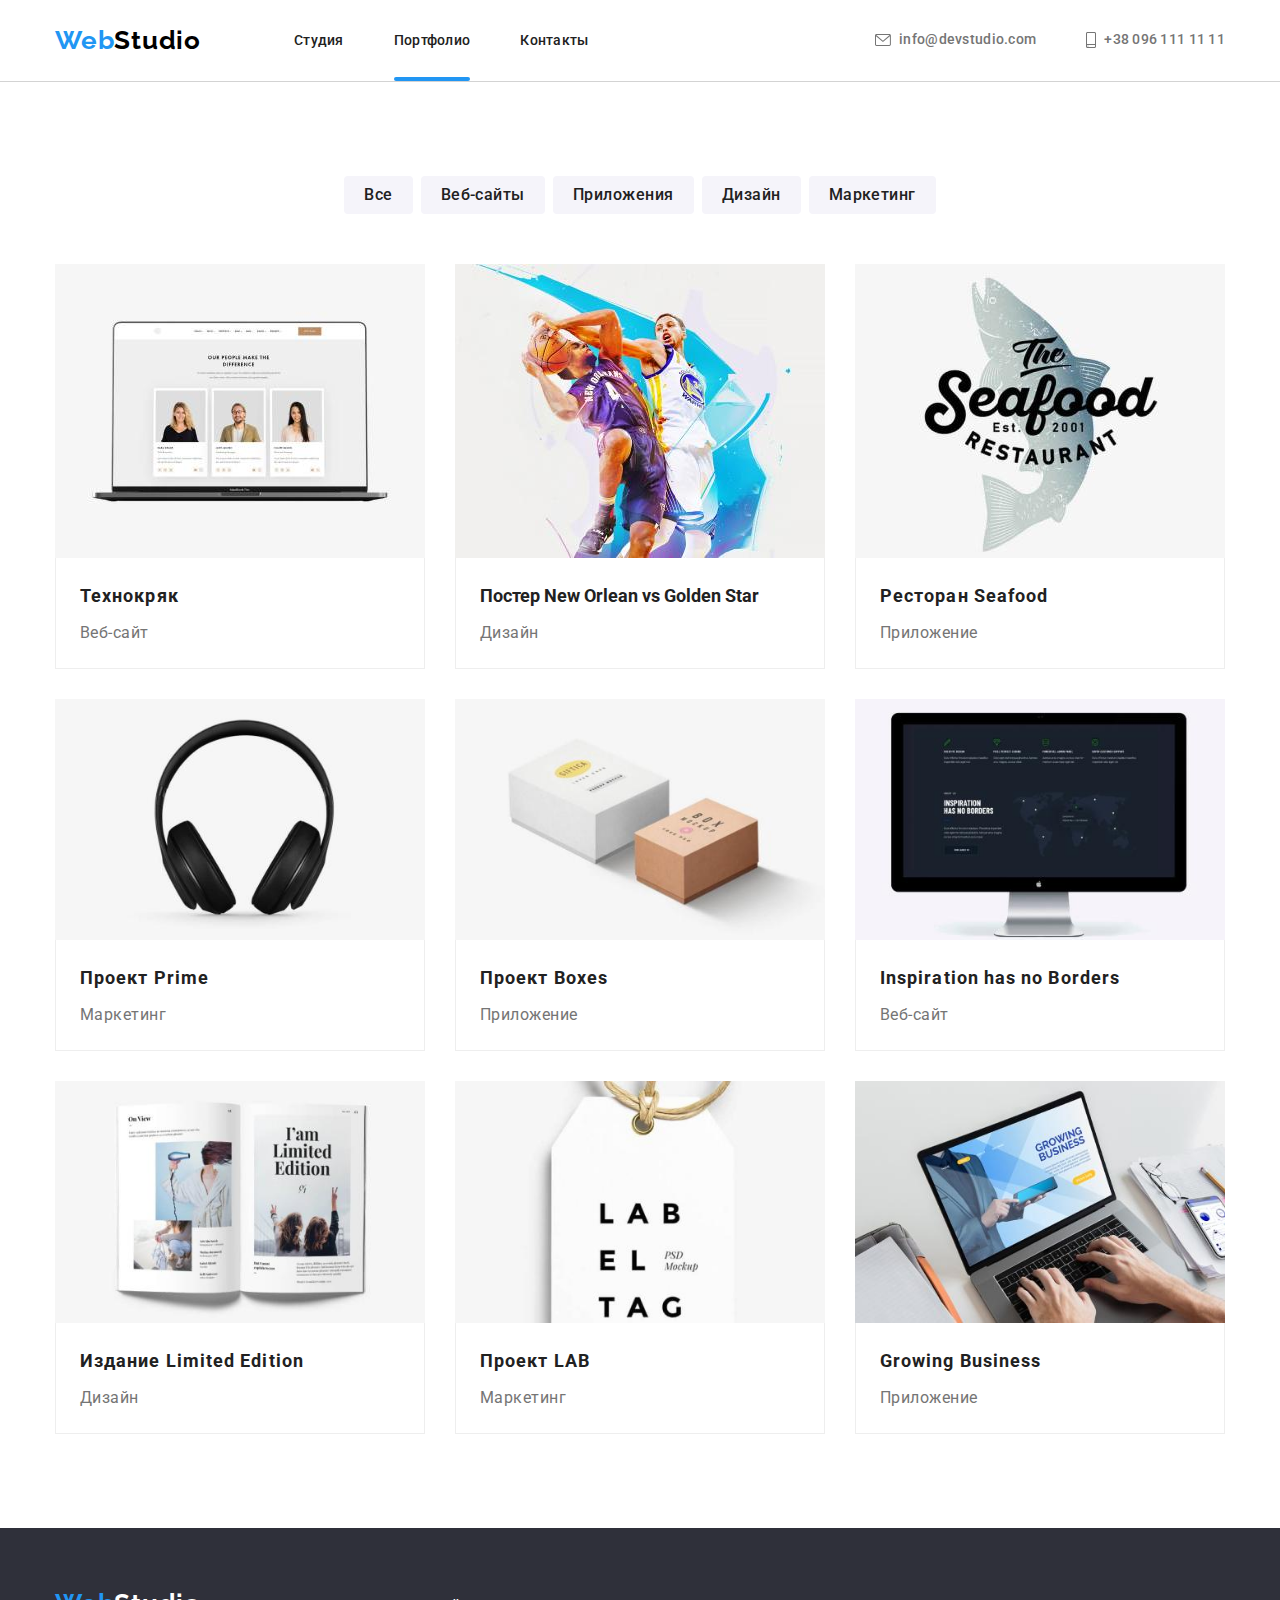
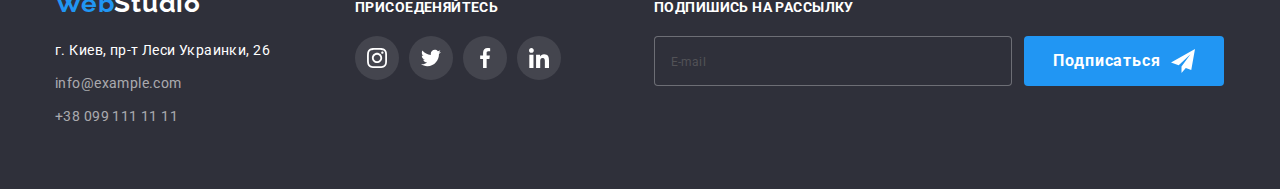
==== commit d73ddf2f: "100%" ====
--- a/portfolio.html
+++ b/portfolio.html
@@ -36,9 +36,9 @@
         </nav>
         <div class="header__connect">
           <ul class="header__contacts">
-            <li class="header__contacts__list">
+            <li class="contacts__list">
               <a
-                class="header__adress link  header__svg__link btn"
+                class="header__adress link  contact__link btn"
                 href="mailto:info@devstudio.com"
               >
                 <svg class="header__svg" width="16" height="12">
@@ -47,9 +47,9 @@
                 info@devstudio.com</a
               >
             </li>
-            <li class="header__contacts__list">
+            <li class="contacts__list">
 					<a
-					  class="header__adress link  header__svg__link btn"
+					  class="header__adress link  contact__link btn"
 					  href="tel:+380961111111"
 					>
 					  <svg class="header__svg" width="10" height="16">
@@ -60,41 +60,41 @@
 				 </li>
           </ul>
         </div>
-		  <button type="button" class="header__mobile__menu" data-menu-open>
-			<svg class="header__mobile__menu--open" width="40" height="40">
+		  <button type="button" class="mobile__button" data-menu-open>
+			<svg class="mobile__button--open" width="40" height="40">
 			  <use href="./images/symbol-defs.svg#icon-mobmenu"></use>
 			</svg>
 		 </button>
       </div>
 		
-		<div class="header__modal" data-menu>
+		<div class="mobile__modal" data-menu>
 			<div class="container">
-			<ul class="header__modal__list">
-				<li class="header__modal__item">
-					<a class=" header__modal__link link btn " href="./index.html">Студия</a>
+			<ul class="mobile__list">
+				<li class="mobile__item">
+					<a class=" mobile__link link btn " href="./index.html">Студия</a>
 				 </li>
-				 <li class="header__modal__item">
-					<a class="current__menu header__modal__link link btn" href="./portfolio.html"
+				 <li class="mobile__item">
+					<a class="current__menu mobile__link link btn" href="./portfolio.html"
 					  >Портфолио</a
 					>
 				 </li>
-				 <li class="header__modal__item">
-					<a class="header__modal__link link btn" href="#">Контакты</a>
+				 <li class="mobile__item">
+					<a class="mobile__link link btn" href="#">Контакты</a>
 				 </li>
 			 </ul>
-			 <div class="header__modal__bottom">
-				 <ul class="header__modal__contacts">
-            <li class="header__modal__contacts__list">
+			 <div class="mobile__bottom">
+				 <ul class="mobile__contacts">
+            <li class="mobile__list">
               <a
-                class="header__modal__phone link  btn"
+                class="mobile__phone link  btn"
                 href="tel:+380961111111"
               >
 				  +38 096 111 11 11</a
               >
             </li>
-            <li class="header__modal__contacts__list">
+            <li class="mobile__list">
 					<a
-					  class="header__modal__emailadress link   btn"
+					  class="mobile__emailadress link   btn"
 					  href="mailto:info@devstudio.com
 					  "
 					>
@@ -103,15 +103,15 @@
 				 </li>
             </li>
           </ul>
-			 <ul class="header__modal__society">
-				 <li class="header__society__item"><a href="#" class="header__society__link link">Instagram</a></li>
-				 <li class="header__society__item"><a href="#" class="header__society__link link">Twitter</a></li>
-				 <li class="header__society__item"><a href="#" class="header__society__link link">Facebook</a></li>
-				 <li class="header__society__item"><a href="#" class="header__society__link link">LinkedIn</a></li>
+			 <ul class="mobile__society">
+				 <li class="societ__item"><a href="#" class="societ__link link">Instagram</a></li>
+				 <li class="societ__item"><a href="#" class="societ__link link">Twitter</a></li>
+				 <li class="societ__item"><a href="#" class="societ__link link">Facebook</a></li>
+				 <li class="societ__item"><a href="#" class="societ__link link">LinkedIn</a></li>
 			 </ul>
 			</div>
-			 <button class="menu__svg__link" type="button" data-menu-close>
-				<svg class="menu__close__link" width="18" height="18">
+			 <button class="menu__svg" type="button" data-menu-close>
+				<svg class="menu__close" width="18" height="18">
 				  <use href="./images/symbol-defs.svg#icon-xmark"></use>
 				</svg>
 			 </button>
@@ -122,40 +122,40 @@
     <main>
       <section class="section">
         <div class="container">
-          <div class="portfolio-buttons-top">
-            <h2 class="visually-hidden" id="portfolio-link">Портфолио</h2>
-            <ul class="portfolio-buttons">
-              <li class="portfolio-buttons-items">
-                <button type="button" class="portfolio-nav portfolio-btn btn-main">
+          <div class="portfolio__buttons__top">
+            <h2 class="visually-hidden" id="portfolio__link">Портфолио</h2>
+            <ul class="portfolio__buttons">
+              <li class="portfolio__buttons__items">
+                <button type="button" class="portfolio__nav portfolio__btn btn__main">
                   Все
                 </button>
               </li>
-              <li class="portfolio-buttons-items">
-                <button type="button" class="portfolio-nav portfolio-btn btn-main">
+              <li class="portfolio__buttons__items">
+                <button type="button" class="portfolio__nav portfolio__btn btn__main">
                   Веб-сайты
                 </button>
               </li>
-              <li class="portfolio-buttons-items">
-                <button type="button" class="portfolio-nav portfolio-btn btn-main">
+              <li class="portfolio__buttons__items">
+                <button type="button" class="portfolio__nav portfolio__btn btn__main">
                   Приложения
                 </button>
               </li>
-              <li class="portfolio-buttons-items">
-                <button type="button" class="portfolio-nav portfolio-btn btn-main">
+              <li class="portfolio__buttons__items">
+                <button type="button" class="portfolio__nav portfolio__btn btn__main">
                   Дизайн
                 </button>
               </li>
-              <li class="portfolio-buttons-items">
-                <button type="button" class="portfolio-nav portfolio-btn btn-main">
+              <li class="portfolio__buttons__items">
+                <button type="button" class="portfolio__nav portfolio__btn btn__main">
                   Маркетинг
                 </button>
               </li>
             </ul>
           </div>
-          <ul class="portfolio-team-list ">
-            <li class="portfolio-style-list">
+          <ul class="portfolio__team__list ">
+            <li class="portfolio__style__item">
 			
-              <a href="#" class="portfolio-link">
+              <a href="#" class="portfolio__link">
 					<div class="overlay">
 						<picture>
 							<source media="(min-width: 1200px"
@@ -172,16 +172,16 @@
 							type="image/jpeg">
 							<img  src="./images/portfolio/mobile-techocryak.jpg" alt="Кряк" loading="lazy">
 					 </picture>
-							<p class="overlay-text">Технокряк это современная площадка распространения коронавируса. Компании используют эту платформу для цифрового шпионажа и атак на защищённые сервера конкурентов.</p>
+							<p class="overlay__text">Технокряк это современная площадка распространения коронавируса. Компании используют эту платформу для цифрового шпионажа и атак на защищённые сервера конкурентов.</p>
 						</div>
-                <div class="portfolio-img-description">
-                  <h3 class="h3-text ">Технокряк</h3>
-                  <p class="description-text">Веб-сайт</p>
-                </div>
-              </a>
-            </li>
-            <li class="portfolio-style-list">
-              <a href="#" class="portfolio-link"
+                <div class="portfolio__img__description">
+                  <h3 class="portfolio__h3__text ">Технокряк</h3>
+                  <p class="portfolio__description__text">Веб-сайт</p>
+                </div>
+              </a>
+            </li>
+            <li class="portfolio__style__item">
+              <a href="#" class="portfolio__link"
                 ><div class="overlay"><picture>
 						<source media="(min-width: 1200px"
 						srcset="./images/portfolio/desktop-basketball.jpg 1x,
@@ -197,21 +197,21 @@
 						type="image/jpeg">
 						<img  src="./images/portfolio/mobile-basketball.jpg" alt="дизайн" loading="lazy">
 				 </picture>
-					 <p class="overlay-text">Технокряк это современная площадка распространения коронавируса. Компании используют эту платформу для цифрового шпионажа и атак на защищённые сервера конкурентов.</p>
-					</div>
-					 <div class="portfolio-img-description">
-                  <h3 class="h3-text ">
+					 <p class="overlay__text">Технокряк это современная площадка распространения коронавируса. Компании используют эту платформу для цифрового шпионажа и атак на защищённые сервера конкурентов.</p>
+					</div>
+					 <div class="portfolio__img__description">
+                  <h3 class="portfolio__h3__text portfolio__h3__text__special ">
                     Постер New Orlean vs Golden Star
                   </h3>
-                  <p class="description-text">Дизайн</p>
-                </div>
-              </a>
-            </li>
-            <li class="portfolio-style-list">
-              <a href="#" class="portfolio-link"
-                ><div class="overlay"><picture>
-						<source media="(min-width: 1200px"
-						srcset="./images/portfolio/mobile-restaurant-seafood.jpg 1x,
+                  <p class="portfolio__description__text">Дизайн</p>
+                </div>
+              </a>
+            </li>
+            <li class="portfolio__style__item">
+              <a href="#" class="portfolio__link"
+                ><div class="overlay"><picture>
+						<source media="(min-width: 1200px"
+						srcset="./images/portfolio/desktop-restaurant-seafood.jpg 1x,
 						./images/portfolio/desktop-restaurant-seafood@2x.jpg 2x"
 						type="image/jpeg">
 						<source media="(min-width: 768px"
@@ -224,16 +224,16 @@
 						type="image/jpeg">
 						<img  src="./images/portfolio/mobile-restaurant-seafood.jpg" alt="еда" loading="lazy">
 				 </picture>
-					 <p class="overlay-text">Технокряк это современная площадка распространения коронавируса. Компании используют эту платформу для цифрового шпионажа и атак на защищённые сервера конкурентов.</p>
-					</div>
-					 <div class="portfolio-img-description">
-                  <h3 class="h3-text ">Ресторан Seafood</h3>
-                  <p class="description-text">Приложение</p>
-                </div>
-              </a>
-            </li>
-            <li class="portfolio-style-list">
-              <a href="#" class="portfolio-link"
+					 <p class="overlay__text">Технокряк это современная площадка распространения коронавируса. Компании используют эту платформу для цифрового шпионажа и атак на защищённые сервера конкурентов.</p>
+					</div>
+					 <div class="portfolio__img__description">
+                  <h3 class="portfolio__h3__text ">Ресторан Seafood</h3>
+                  <p class="portfolio__description__text">Приложение</p>
+                </div>
+              </a>
+            </li>
+            <li class="portfolio__style__item">
+              <a href="#" class="portfolio__link"
                 ><div class="overlay"><picture>
 						<source media="(min-width: 1200px"
 						srcset="./images/portfolio/mobile-prime.jpg 1x,
@@ -249,16 +249,16 @@
 						type="image/jpeg">
 						<img  src="./images/portfolio/mobile-prime.jpg" alt="прайм" loading="lazy">
 				 </picture>
-					 <p class="overlay-text">Технокряк это современная площадка распространения коронавируса. Компании используют эту платформу для цифрового шпионажа и атак на защищённые сервера конкурентов.</p>
-					</div>
-					 <div class="portfolio-img-description">
-                  <h3 class="h3-text ">Проект Prime</h3>
-                  <p class="description-text">Маркетинг</p>
-                </div>
-              </a>
-            </li>
-            <li class="portfolio-style-list">
-              <a href="#" class="portfolio-link"
+					 <p class="overlay__text">Технокряк это современная площадка распространения коронавируса. Компании используют эту платформу для цифрового шпионажа и атак на защищённые сервера конкурентов.</p>
+					</div>
+					 <div class="portfolio__img__description">
+                  <h3 class="portfolio__h3__text ">Проект Prime</h3>
+                  <p class="portfolio__description__text">Маркетинг</p>
+                </div>
+              </a>
+            </li>
+            <li class="portfolio__style__item">
+              <a href="#" class="portfolio__link"
                 ><div class="overlay"><picture>
 						<source media="(min-width: 1200px"
 						srcset="./images/portfolio/mobile-boxes.jpg 1x,
@@ -274,16 +274,16 @@
 						type="image/jpeg">
 						<img  src="./images/portfolio/mobile-boxes.jpg" alt="коробки" loading="lazy">
 				 </picture>
-					 <p class="overlay-text">Технокряк это современная площадка распространения коронавируса. Компании используют эту платформу для цифрового шпионажа и атак на защищённые сервера конкурентов.</p>
-					</div>
-					 <div class="portfolio-img-description">
-                  <h3 class="h3-text ">Проект Boxes</h3>
-                  <p class="description-text">Приложение</p>
-                </div>
-              </a>
-            </li>
-            <li class="portfolio-style-list">
-              <a href="#" class="portfolio-link"
+					 <p class="overlay__text">Технокряк это современная площадка распространения коронавируса. Компании используют эту платформу для цифрового шпионажа и атак на защищённые сервера конкурентов.</p>
+					</div>
+					 <div class="portfolio__img__description">
+                  <h3 class="portfolio__h3__text ">Проект Boxes</h3>
+                  <p class="portfolio__description__text">Приложение</p>
+                </div>
+              </a>
+            </li>
+            <li class="portfolio__style__item">
+              <a href="#" class="portfolio__link"
                 ><div class="overlay"><picture>
 						<source media="(min-width: 1200px"
 						srcset="./images/portfolio/mobile-inspiration.jpg 1x,
@@ -299,19 +299,19 @@
 						type="image/jpeg">
 						<img  src="./images/portfolio/mobile-inspiration.jpg" alt="вдохновление" loading="lazy">
 				 </picture>
-					 <p class="overlay-text">Технокряк это современная площадка распространения коронавируса. Компании используют эту платформу для цифрового шпионажа и атак на защищённые сервера конкурентов.</p>
-					</div>
-					 <div class="portfolio-img-description">
-                  <h3 class="h3-text ">
+					 <p class="overlay__text">Технокряк это современная площадка распространения коронавируса. Компании используют эту платформу для цифрового шпионажа и атак на защищённые сервера конкурентов.</p>
+					</div>
+					 <div class="portfolio__img__description">
+                  <h3 class="portfolio__h3__text ">
                     Inspiration has no Borders
                   </h3>
-                  <p class="description-text">Веб-сайт</p>
+                  <p class="portfolio__description__text">Веб-сайт</p>
 						
                 </div>
               </a>
             </li>
-            <li class="portfolio-style-list">
-              <a href="#" class="portfolio-link"
+            <li class="portfolio__style__item">
+              <a href="#" class="portfolio__link"
                 ><div class="overlay"><picture>
 						<source media="(min-width: 1200px"
 						srcset="./images/portfolio/mobile-book.jpg 1x,
@@ -327,16 +327,16 @@
 						type="image/jpeg">
 						<img  src="./images/portfolio/mobile-book.jpg" alt="дизайн" loading="lazy">
 				 </picture>
-					 <p class="overlay-text">Технокряк это современная площадка распространения коронавируса. Компании используют эту платформу для цифрового шпионажа и атак на защищённые сервера конкурентов.</p>
-					</div>
-					 <div class="portfolio-img-description">
-                  <h3 class="h3-text ">Издание Limited Edition</h3>
-                  <p class="description-text">Дизайн</p>
-                </div>
-              </a>
-            </li>
-            <li class="portfolio-style-list">
-              <a href="#" class="portfolio-link"
+					 <p class="overlay__text">Технокряк это современная площадка распространения коронавируса. Компании используют эту платформу для цифрового шпионажа и атак на защищённые сервера конкурентов.</p>
+					</div>
+					 <div class="portfolio__img__description">
+                  <h3 class="portfolio__h3__text ">Издание Limited Edition</h3>
+                  <p class="portfolio__description__text">Дизайн</p>
+                </div>
+              </a>
+            </li>
+            <li class="portfolio__style__item">
+              <a href="#" class="portfolio__link"
                 >
 					 <div class="overlay"><picture>
 						<source media="(min-width: 1200px"
@@ -353,16 +353,16 @@
 						type="image/jpeg">
 						<img  src="./images/portfolio/mobile-label.jpg" alt="проект" loading="lazy">
 				 </picture>
-					 <p class="overlay-text">Технокряк это современная площадка распространения коронавируса. Компании используют эту платформу для цифрового шпионажа и атак на защищённые сервера конкурентов.</p>
-					</div>
-					 <div class="portfolio-img-description">
-                  <h3 class="h3-text ">Проект LAB</h3>
-                  <p class="description-text">Маркетинг</p>
-                </div>
-              </a>
-            </li>
-            <li class="portfolio-style-list">
-              <a href="#" class="portfolio-link"
+					 <p class="overlay__text">Технокряк это современная площадка распространения коронавируса. Компании используют эту платформу для цифрового шпионажа и атак на защищённые сервера конкурентов.</p>
+					</div>
+					 <div class="portfolio__img__description">
+                  <h3 class="portfolio__h3__text ">Проект LAB</h3>
+                  <p class="portfolio__description__text">Маркетинг</p>
+                </div>
+              </a>
+            </li>
+            <li class="portfolio__style__item">
+              <a href="#" class="portfolio__link"
                 >
 					 <div class="overlay"><picture>
 						<source media="(min-width: 1200px"
@@ -379,11 +379,11 @@
 						type="image/jpeg">
 						<img  src="./images/portfolio/mobile-growing.jpg" alt="рост_бизнеа" loading="lazy">
 				 </picture>
-					 <p class="overlay-text">Технокряк это современная площадка распространения коронавируса. Компании используют эту платформу для цифрового шпионажа и атак на защищённые сервера конкурентов.</p>
-					</div>
-					 <div class="portfolio-img-description">
-                  <h3 class="h3-text ">Growing Business</h3>
-                  <p class="description-text">Приложение</p>
+					 <p class="overlay__text">Технокряк это современная площадка распространения коронавируса. Компании используют эту платформу для цифрового шпионажа и атак на защищённые сервера конкурентов.</p>
+					</div>
+					 <div class="portfolio__img__description">
+                  <h3 class="portfolio__h3__text ">Growing Business</h3>
+                  <p class="portfolio__description__text">Приложение</p>
                 </div>
               </a>
             </li>
@@ -394,56 +394,56 @@
 	 <footer class="footer">
       <div class="container footer__container">
         <div class="footer__tablet">
-          <div class="footer_adress">
+          <div class="footer__adress">
             <a class="link footer__logo" href="#"
               ><span class="web">Web</span
               ><span class="studio__footer">Studio</span></a
             >
             <ul class="footer__contacts">
               <li class="footer__item">
-                <address class="footer__adress__text">
+                <address class="footer__adresstext">
                   г. Киев, пр-т Леси Украинки, 26
                 </address>
               </li>
               <li class="footer__item">
-                <a class="link btn footer_link" href="mailto:info@example.com"
+                <a class="link btn footer__link" href="mailto:info@example.com"
                   >info@example.com</a
                 >
               </li>
               <li class="footer__item">
-                <a class="link btn footer_link" href="tel:+380991111111"
+                <a class="link btn footer__link" href="tel:+380991111111"
                   >+38 099 111 11 11</a
                 >
               </li>
             </ul>
           </div>
           <div class="footer__flex">
-            <h3 class="footer__flex__h3">ПРИСОЕДЕНЯЙТЕСЬ</h3>
-            <ul class="footer__flex__list">
-              <li class="footer__flex_item">
-                <a href="" class="footer__flex__link"
-                  ><svg class="footer__flex__link__svg" width="20" height="20">
+            <h3 class="felx__h3">ПРИСОЕДЕНЯЙТЕСЬ</h3>
+            <ul class="footer__flexlist">
+              <li class="footer__flexitem">
+                <a href="" class="flexlink__svg"
+                  ><svg class="svg__flexlink" width="20" height="20">
                     <use href="./images/symbol-defs.svg#icon-instagram"></use>
                   </svg>
                 </a>
               </li>
-              <li class="footer__flex_item">
-                <a href="" class="footer__flex__link"
-                  ><svg class="footer__flex__link__svg" width="20" height="20">
+              <li class="footer__flexitem">
+                <a href="" class="flexlink__svg"
+                  ><svg class="svg__flexlink" width="20" height="20">
                     <use href="./images/symbol-defs.svg#icon-twitter"></use>
                   </svg>
                 </a>
               </li>
-              <li class="footer__flex_item">
-                <a href="" class="footer__flex__link"
-                  ><svg class="footer__flex__link__svg" width="20" height="20">
+              <li class="footer__flexitem">
+                <a href="" class="flexlink__svg"
+                  ><svg class="svg__flexlink" width="20" height="20">
                     <use href="./images/symbol-defs.svg#icon-facebook"></use>
                   </svg>
                 </a>
               </li>
-              <li class="footer__flex_item">
-                <a href="" class="footer__flex__link"
-                  ><svg class="footer__flex__link__svg" width="20" height="20">
+              <li class="footer__flexitem">
+                <a href="" class="flexlink__svg"
+                  ><svg class="svg__flexlink" width="20" height="20">
                     <use href="./images/symbol-defs.svg#icon-linkedin"></use>
                   </svg>
                 </a>
@@ -463,7 +463,7 @@
           </label>
           <button type="submit" class="footer__btn" data-modal-open>
             Подписаться
-            <svg class="footer__label__svg" width="24" height="24">
+            <svg class="footer__labelsvg" width="24" height="24">
               <use href="./images/symbol-defs.svg#icon-telegram"></use>
             </svg>
           </button>
--- a/css/main.min.css
+++ b/css/main.min.css
@@ -1,2 +1,2 @@
-:root{--contacts-color: #ffffff;--link-color: #2196f3;--primary-text-color: #212121;--secondary-text-color: #757575;--header-text-color: #757575;--header-text-color-link: #212121;--nav-text-color: #ffffff;--accent-color: #2196f3;--portfolio-text-color: #212121;--web-color: #2196f3;--studio-color: #000000;--footer-color: rgba(255, 255, 255, 0.6);--footer-background-color: #2f303a;--border-color: #ececec;--buttons-background-color: #f5f4fa;--section-background-color: #2f303a;--btn-spec-color: #0b8bf3;--img-background-color: #f5f4fa;--footer_link-color: rgba(255, 255, 255, 0.6);--background-overlay-background: rgba(33, 150, 243, 0.9);--border-color: rgba(33, 33, 33, 0.2)}.visually-hidden{position:absolute;white-space:nowrap;width:1px;height:1px;overflow:hidden;border:0;padding:0;clip:rect(0 0 0 0);clip-path:inset(50%);margin:-1px}*,::after,::before{box-sizing:border-box}html{-moz-tab-size:4;tab-size:4}html{line-height:1.15;-webkit-text-size-adjust:100%}body{margin:0}body{font-family:system-ui, -apple-system, "Segoe UI", Roboto, Helvetica, Arial, sans-serif, "Apple Color Emoji", "Segoe UI Emoji"}hr{height:0;color:inherit}abbr[title]{text-decoration:underline dotted}b,strong{font-weight:bolder}code,kbd,pre,samp{font-family:ui-monospace, SFMono-Regular, Consolas, "Liberation Mono", Menlo, monospace;font-size:1em}small{font-size:80%}sub,sup{font-size:75%;line-height:0;position:relative;vertical-align:baseline}sub{bottom:-0.25em}sup{top:-0.5em}table{text-indent:0;border-color:inherit}button,input,optgroup,select,textarea{font-family:inherit;font-size:100%;line-height:1.15;margin:0}button,select{text-transform:none}[type="button"],[type="reset"],[type="submit"],button{-webkit-appearance:button}::-moz-focus-inner{border-style:none;padding:0}:-moz-focusring{outline:1px dotted ButtonText}:-moz-ui-invalid{box-shadow:none}legend{padding:0}progress{vertical-align:baseline}::-webkit-inner-spin-button,::-webkit-outer-spin-button{height:auto}[type="search"]{-webkit-appearance:textfield;outline-offset:-2px}::-webkit-search-decoration{-webkit-appearance:none}::-webkit-file-upload-button{-webkit-appearance:button;font:inherit}summary{display:list-item}h1,h2,h3,h4,h5,h6,p{margin:0}ul{margin:0;padding:0;list-style:none}body{font-family:"Roboto", sans-serif;color:var(--primary-text-color)}img{display:block;max-width:100%;height:auto}.link{text-decoration:none}.container{width:100%;margin-left:auto;margin-right:auto;padding-left:15px;padding-right:15px}@media screen and (min-width: 480px){.container{width:480px}}@media screen and (min-width: 768px){.container{width:768px}}@media screen and (min-width: 1200px){.container{width:1200px}}.section{padding-top:60px;padding-bottom:60px}@media screen and (min-width: 1200px){.section{padding-top:94px;padding-bottom:94px}}.padding-zeero{padding:0px}@media screen and (min-width: 1200px){.padding-zeero{padding-top:0px;padding-bottom:94px}}.btn{transition:color 250ms cubic-bezier(0.4, 0, 0.2, 1)}.btn:hover,.btn:focus{fill:var(--accent-color);color:#2196f3;cursor:pointer}.portfolio-btn{padding:6px 20px;border:none;transition:box-shadow 250ms cubic-bezier(0.4, 0, 0.2, 1)}.portfolio-btn:hover,.portfolio-btn:focus{box-shadow:0px 4px 4px rgba(0,0,0,0.25)}.btn-main{background-color:var(--buttons-background-color);border-radius:4px;transition:color,box-shadow,background-color,250ms cubic-bezier(0.4, 0, 0.2, 1)}.btn-main:hover,.btn-main:focus{color:var(--nav-text-color);background-color:var(--link-color);cursor:pointer;box-shadow:0px 4px 4px rgba(0,0,0,0.25)}.btn-services{font-family:Roboto;font-size:16px;font-weight:700;line-height:1.87;letter-spacing:.06em;width:200px;height:50px;border-radius:4px;background-color:var(--accent-color);color:var(--nav-text-color);display:block;margin:0 auto;border:none;transition:background-color 250ms cubic-bezier(0.4, 0, 0.2, 1)}.btn-services:hover,.btn-services:focus{background-color:var(--btn-spec-color)}.social-list{display:flex;justify-content:center}.social-item{width:44px;height:44px}.social-item:not(:last-child){margin-right:10px}.svg-link{width:100%;height:100%;background-color:#ffffff;border-radius:50%;display:flex;align-items:center;justify-content:center;transition:background-color 250ms cubic-bezier(0.4, 0, 0.2, 1)}.svg-link:hover,.svg-link:focus{background-color:var(--accent-color)}.social-link{fill:#afb1b8;transition:fill 250ms cubic-bezier(0.4, 0, 0.2, 1)}.svg-link:hover .social-link,.svg-link:focus .social-link{fill:var(--nav-text-color)}.overlay{position:relative;overflow:hidden}.overlay-text{position:absolute;opacity:1;width:100%;height:100%;padding:63px 24px;display:flex;justify-content:center;align-items:center;color:var(--nav-text-color);background-color:var(--background-overlay-background);top:0;left:0;transition:transform 250ms cubic-bezier(0.4, 0, 0.2, 1);transform:translateY(101%);font-size:18px;font-weight:400;line-height:1.56;letter-spacing:.03em}.portfolio-style-list:hover .overlay-text{transform:translateY(0)}.label-btn{display:flex;justify-content:center;align-items:center;border-radius:4px;width:200px;height:50px;background-color:var(--web-color);font-size:16px;font-weight:700;line-height:1.87;letter-spacing:.06em;color:var(--nav-text-color);margin-left:10px;cursor:pointer;border:none}.label-btn-svg{margin-left:10px;fill:var(--nav-text-color)}.backdrop{position:fixed;top:0;left:0;width:100%;height:100%;background-color:rgba(0,0,0,0.2);opacity:1;overflow-y:scroll;transition:opacity 3s cubic-bezier(0.4, 0, 0.2, 1),visibility 3s cubic-bezier(0.4, 0, 0.2, 1)}.backdrop.is-hidden{visibility:hidden;opacity:0;pointer-events:none}.backdrop.is-hidden .modal{transform:translate(-50%, -50%) scale(0.5)}.modal{position:absolute;top:50%;left:50%;width:100%;padding:40px;height:100%;background-color:var(--contacts-color);transform:translate(-50%, -50%) scale(1);transition:transform 3s cubic-bezier(0.4, 0, 0.2, 1)}.modal-paragraph{text-align:center;margin-bottom:12px;font-size:20px;font-weight:700;line-height:1.15;letter-spacing:.03em;color:var(--primary-text-color)}@media screen and (max-width: 1199px){.modal{width:450px;height:609px}}@media screen and (min-width: 1200px){.modal{width:530px;height:580px}}.modal-label{font-size:12px;font-weight:400;line-height:1.16;letter-spacing:.01em;color:var(--secondary-text-color)}.modal-text{display:block;margin-top:10px;margin-bottom:4px}.modal-input-svg{position:relative}.svg-form{position:absolute;top:50%;transform:translateY(-50%);left:15px;transition:fill 250ms cubic-bezier(0.4, 0, 0.2, 1)}.modal-input{width:100%;height:40px;border:1px solid rgba(33,33,33,0.2);border-radius:4px;cursor:pointer;padding-left:42px;padding-top:12px;padding-bottom:12px;outline:none;transition:border-color 250ms cubic-bezier(0.4, 0, 0.2, 1)}.modal-input:hover,.modal-input:focus{border-color:var(--accent-color)}.modal-input:hover+.svg-form,.modal-input:focus+.svg-form{fill:var(--accent-color)}.header__modal{position:fixed;z-index:10;top:0;left:0;width:100vw;height:100vh;padding-top:48px;padding-bottom:48px;background-color:var(--contacts-color);overflow-y:scroll;visibility:hidden;opacity:0;transform:translateX(-100%);transition:transform 500ms var(--cubic),visibility 250ms var(--cubic),opacity 250ms var(--cubic)}.header__modal.is-open{transform:translateX(0);visibility:visible;opacity:1}.header__modal .container{padding-left:40px;padding-right:40px;position:relative;display:flex;flex-direction:column;min-height:450px;height:100%}@media screen and (min-width: 768px){.header__modal{display:none}}.header__modal__bottom{margin-top:auto}.header__modal__item{font-size:40px;font-weight:500;line-height:1.74;letter-spacing:.02em}.header__modal__item:not(:last-child){margin-bottom:36px;height:48px}.header__modal__link{color:var(--primary-text-color)}.current__menu{color:var(--accent-color)}.header__modal__contacts{margin-bottom:64px}.header__modal__contacts__list{color:var(--primary-text-color)}.header__modal__contacts__list:not(:last-child){margin-bottom:32px}.header__modal__phone{color:var(--link-color);font-size:34px;font-weight:500;line-height:1.17;letter-spacing:.02em}.header__modal__emailadress{font-size:24px;font-weight:500;line-height:1.16;letter-spacing:.02em;color:var(--header-text-color)}.header__modal__society{display:flex}.header__society__item:not(:last-child){padding-right:10px;border-right:1px solid var(--border-color);margin-right:10px}.header__society__link{font-size:18px;font-weight:500;line-height:1.22;letter-spacing:.02em;color:var(--link-color)}.header__mobile__menu{width:40px;height:40px;border:none;background-color:transparent;display:flex;align-items:center;justify-content:center;position:absolute;right:15px;cursor:pointer}.header__mobile__menu:hover .header__mobile__menu--open,.header__mobile__menu:focus .header__mobile__menu--open{fill:var(--accent-color)}@media screen and (min-width: 768px){.header__mobile__menu{display:none}}.header__mobile__menu--open{transition:fill 250ms cubic-bezier(0.4, 0, 0.2, 1)}.textarea{resize:none;width:100%;height:120px;border:1px solid rgba(33,33,33,0.2);box-sizing:border-box;border-radius:4px;padding:12px 16px;margin-bottom:20px}::placeholder{font-family:Roboto;font-size:12px;font-weight:400;line-height:1.16;letter-spacing:.01em;font-style:normal;color:rgba(117,117,117,0.5)}.checkbox{font-size:12px;font-weight:0;line-height:1.16;letter-spacing:.03em;color:var(--secondary-text-color);display:flex;justify-content:center;align-items:center;margin-bottom:30px}@media screen and (min-width: 1200px){.checkbox{font-size:14px;font-weight:0;line-height:1.71;letter-spacing:.01em}}.input-checkbox{position:absolute;-webkit-appearance:none}.input-checkbox:focus+.check-box,.input-checkbox:hover+.check-box{background-image:url(../images/hf-checkbox.svg)}.input-checkbox:checked+.check-box{background-color:var(--accent-color);background-image:url(../images/checked.svg)}.check-box{position:absolute;width:16px;height:15px;left:40px;background-image:url(../images/checkbox.svg);background-position:center;background-repeat:no-repeat}@media screen and (min-width: 1200px){.check-box{left:54px}}.span-modal{margin-left:16px}@media screen and (min-width: 1200px){.span-modal{margin-left:8px}}.checkbox-link{color:var(--web-color)}.modal-label-btn{display:block;margin:0 auto;width:200px;height:50px;background-color:var(--web-color);color:var(--nav-text-color);font-size:16px;font-weight:700;line-height:1.87;letter-spacing:.06em;box-shadow:0px 4px 4px rgba(0,0,0,0.15);border:none;border-radius:4px;cursor:pointer}.modal-close-link{transition:fill 250ms cubic-bezier(0.4, 0, 0.2, 1)}.modal-svg-link{position:absolute;width:33px;height:33px;border-radius:50%;border:1px solid rgba(0,0,0,0.1);background-color:var(--contacts-color);top:8px;right:8px}.modal-svg-link:hover .modal-close-link,.modal-svg-link:focus .modal-close-link{fill:var(--accent-color)}.menu__svg__link{position:absolute;width:33px;height:33px;border:none;background-color:var(--contacts-color);top:0;right:25px}.menu__svg__link:hover .menu__close__link,.menu__svg__link:focus .menu__close__link{fill:var(--accent-color)}.menu__close__link{transition:fill 250ms cubic-bezier(0.4, 0, 0.2, 1)}.header{padding:15px 0px;border-bottom:1px solid var(--border-color)}@media screen and (min-width: 1200px){.header{padding:25px 0px}}.header__container{display:flex;align-items:center}.header__logo{margin-right:88px}@media screen and (min-width: 1200px){.header__logo{margin-right:93px}}.web{font-family:Raleway;font-size:24px;font-weight:700;line-height:1.16;letter-spacing:.03em;color:var(--web-color)}@media screen and (min-width: 1200px){.web{font-size:26px;font-weight:700;line-height:1.19;letter-spacing:.03em}}.studio{font-family:Raleway;font-size:24px;font-weight:700;line-height:1.16;letter-spacing:.03em;color:var(--studio-color)}@media screen and (min-width: 1200px){.studio{font-size:26px;font-weight:700;line-height:1.19;letter-spacing:.03em}}.header__nav{display:flex}.header__list{display:none;position:relative;width:295px}@media screen and (min-width: 768px){.header__list{display:flex}}.header__item{position:relative}.header__item:not(:last-child){margin-right:50px}.current{color:var(--accent-color)}.current::after{content:" ";background-color:var(--accent-color);width:100%;height:4px;border-radius:2px;display:block;position:absolute;top:46px}.header__link{font-size:14px;font-weight:500;line-height:1.14;letter-spacing:.02em;color:var(--header-text-color-link)}.header__connect{display:flex;margin-left:auto}.header__contacts{display:none}@media screen and (min-width: 768px){.header__contacts{display:flex;margin-left:auto;flex-direction:column}}@media screen and (min-width: 1200px){.header__contacts{display:flex;flex-direction:row}}@media screen and (min-width: 1200px){.header__contacts__list:not(:last-child){margin-right:50px}}.header__adress{display:flex;align-items:center;font-size:12px;font-weight:500;line-height:1.16;letter-spacing:.02em;color:var(--header-text-color)}@media screen and (min-width: 1200px){.header__adress{font-size:14px;font-weight:500;line-height:1.14;letter-spacing:.02em}}.header__svg__link{width:100%;height:100%;display:flex;align-items:center;margin-bottom:10px}.header__svg{fill:currentColor;display:flex;margin-right:8px}.heero-background{margin:0 auto;border-color:rgba(47,48,58,0.4);background-image:linear-gradient(rgba(47,48,58,0.4), rgba(47,48,58,0.4)),url(../images/mobhero-x1.jpg);background-repeat:no-repeat;background-size:cover;background-position:center}@media screen and (min-width: 768px){.heero-background{background-image:linear-gradient(rgba(47,48,58,0.4), rgba(47,48,58,0.4)),url(../images/tablethero-x1.jpg);background-repeat:no-repeat;background-size:cover;background-position:center}}@media screen and (min-width: 1200px){.heero-background{max-width:1600px;background-image:linear-gradient(rgba(47,48,58,0.4), rgba(47,48,58,0.4)),url(../images/desktophero-x1.jpg);background-repeat:no-repeat;background-size:cover;background-position:center}}.top-heero{background-color:var(--section-background-color);padding-top:118px;padding-bottom:118px}@media screen and (min-width: 1200px){.top-heero{padding-top:200px;padding-bottom:200px}}.solution{font-size:26px;font-weight:900;line-height:1.62;letter-spacing:.06em;color:var(--nav-text-color);width:100%;margin:0 auto;text-align:center;margin-bottom:30px}@media screen and (max-width: 1199px){.solution{width:360px}}@media screen and (min-width: 1200px){.solution{width:696px;font-size:44px;font-weight:900;line-height:1.36;letter-spacing:.06em}}.top-list{display:flex}.top-list-section{margin-bottom:-30px}@media screen and (min-width: 480px){.top-list-section{justify-content:center}}@media screen and (min-width: 768px){.top-list-section{display:flex;flex-wrap:wrap;margin-left:-30px}}.list-style-main{width:100%;margin-bottom:30px}@media screen and (min-width: 768px){.list-style-main{flex-basis:calc(100% / 2 - 30px);margin-left:30px}}@media screen and (min-width: 1200px){.list-style-main{flex-basis:calc(100% / 4 - 30px)}}.top-svg{width:100%;height:120px;display:flex;justify-content:center;align-items:center;background-color:var(--img-background-color);border-radius:4px;margin-bottom:30px}@media screen and (min-width: 768px){.top-svg{width:354px}}@media screen and (min-width: 1200px){.top-svg{width:270px}}.top__svg__icon{width:70px;height:70px}.list-main{font-size:14px;font-weight:700;line-height:1.14;letter-spacing:.03em;color:var(--primary-text-color);margin-bottom:10px;text-align:center}@media screen and (min-width: 768px){.list-main{text-align:left}}.p-main{font-size:14px;font-weight:400;line-height:1.71;letter-spacing:.03em;color:var(--secondary-text-color)}.duty__heading{display:none}@media screen and (min-width: 1200px){.duty__heading{display:block}}.duty-list{display:flex}.duty-img{position:relative}.duty-img:not(:last-child){margin-right:30px}.duty-text{display:flex;position:absolute;justify-content:center;align-items:center;font-size:14px;font-weight:700;line-height:1.14;letter-spacing:.03em;text-align:center;background:rgba(47,48,58,0.8);color:var(--nav-text-color);width:100%;height:70px;bottom:0px}.team-section{background-color:var(--img-background-color);margin:0 auto}.duty-team{text-align:center;margin-bottom:30px;font-size:28px;font-weight:700;line-height:1.17;letter-spacing:.03em;color:var(--primary-text-color)}@media screen and (min-width: 1200px){.duty-team{font-size:36px;font-weight:700;line-height:1.16;letter-spacing:.03em;margin-bottom:50px}}.duty-team-list{width:100%;margin-bottom:-30px}@media screen and (min-width: 768px){.duty-team-list{display:flex;flex-direction:row;flex-wrap:wrap;margin-left:-30px;justify-content:center}}.duty-style-list{width:100%;margin-bottom:30px;background-color:var(--nav-text-color);border-radius:0px 0px 4px 4px;box-shadow:0px 1px 3px rgba(0,0,0,0.12),0px 1px 1px rgba(0,0,0,0.14),0px 2px 1px rgba(0,0,0,0.2)}@media screen and (min-width: 768px){.duty-style-list{flex-basis:calc(100% / 2 - 20px);margin-left:30px}}@media screen and (min-width: 1200px){.duty-style-list{flex-basis:calc(100% / 4 - 30px)}}.team-name{padding:30px 0px;text-align:center}.names{margin-bottom:10px;font-size:16px;font-weight:500;line-height:1.18;letter-spacing:.03em;color:var(--primary-text-color)}.work{font-size:16px;font-weight:400;line-height:1.18;letter-spacing:.03em;color:var(--secondary-text-color);margin-bottom:16px}.client-list{width:100%;display:flex;flex-wrap:wrap;margin-bottom:-30px;margin-left:-30px}@media screen and (min-width: 768px){.client-list{flex-wrap:wrap}}@media screen and (min-width: 1200px){.client-list{flex-wrap:wrap}}.client-item{width:100%;height:92px;border-radius:4px;border:1px solid #afb1b8;background-position:center;background-repeat:no-repeat;background-size:106px 60px;transition:border-color 250ms cubic-bezier(0.4, 0, 0.2, 1);margin-bottom:30px}.client-item:hover,.client-item:focus{border-color:var(--accent-color)}@media screen and (min-width: 480px){.client-item{max-width:210px;flex-basis:calc(100% / 2 - 30px);margin-bottom:30px;margin-left:30px}}@media screen and (min-width: 768px){.client-item{flex-basis:calc(100% / 3 - 30px);max-width:226px}}@media screen and (min-width: 1200px){.client-item{flex-basis:calc(100% / 6 - 30px);max-width:170px}}.client-link{width:100%;fill:#afb1b8;transition:fill 250ms cubic-bezier(0.4, 0, 0.2, 1)}.client-link-svg{width:100%;height:100%;display:flex;align-items:center;justify-content:center;transition:background-color 250ms cubic-bezier(0.4, 0, 0.2, 1)}.client-link-svg:hover .client-link,.client-link-svg:focus .client-link{fill:var(--accent-color)}.portfolio-buttons-top{border-radius:4px;border-color:#f5f4fa;margin-bottom:20px;display:flex;text-align:center;justify-content:center}@media screen and (min-width: 768px){.portfolio-buttons-top{margin-bottom:30px}}@media screen and (min-width: 768px){.portfolio-buttons-top{margin-bottom:56px}}.portfolio-buttons{display:flex;flex-wrap:wrap}@media screen and (min-width: 768px){.portfolio-buttons{flex-direction:row}}.portfolio-buttons-items{display:flex;margin-bottom:20px}.portfolio-buttons-items:not(:last-child){margin-right:8px}.portfolio-nav{font-size:16px;font-weight:500;line-height:1.62;letter-spacing:.03em;color:var(--header-text-color-link);font-family:Roboto}.portfolio-team-list{width:100%;height:100%;margin-bottom:-30px}@media screen and (min-width: 768px){.portfolio-team-list{display:flex;flex-direction:row;flex-wrap:wrap;margin-left:-30px}}.portfolio-style-list{position:relative;width:100%;height:100%;margin-bottom:30px}@media screen and (min-width: 480px){.portfolio-style-list{width:450px}}@media screen and (min-width: 768px){.portfolio-style-list{width:354px;flex-basis:calc(100% / 2 - 30px);margin-left:30px}}@media screen and (min-width: 1200px){.portfolio-style-list{flex-basis:calc(100% / 3 - 30px);width:370px}}.portfolio-link{display:block;text-decoration:none;transition:box-shadow 250ms cubic-bezier(0.4, 0, 0.2, 1)}.portfolio-link:hover,.portfolio-link:focus{box-shadow:0px 1px 1px rgba(0,0,0,0.12),0px 4px 4px rgba(0,0,0,0.06),1px 4px 6px rgba(0,0,0,0.16)}.portfolio-help{width:100%;height:100%}@media screen and (min-width: 480px){.portfolio-help{height:294px}}.portfolio-img-description{border:1px solid #eeeeee;border-top:none;padding:20px 24px}.h3-text{font-size:18px;font-weight:700;line-height:2;letter-spacing:.06em;color:var(--primary-text-color);margin-bottom:4px}.description-text{font-size:16px;font-weight:400;line-height:1.87;letter-spacing:.03em;color:var(--secondary-text-color)}.footer{color:var(--footer-color);background-color:var(--footer-background-color);padding-top:60px;padding-bottom:60px}@media screen and (min-width: 1200px){.footer__container{display:flex;align-items:baseline}}@media screen and (min-width: 768px){.footer__tablet{display:flex;align-items:baseline}}@media screen and (min-width: 768px) and (max-width: 1199px){.footer__tablet{margin-bottom:60px;justify-content:space-around}}@media screen and (max-width: 767px){.footer_adress{margin-bottom:60px}}@media screen and (max-width: 1199px){.footer_adress{text-align:center}}@media screen and (min-width: 1200px){.footer_adress{min-width:230px;margin-right:70px}}.footer__logo{margin-bottom:20px}.studio__footer{font-family:Raleway;font-size:24px;font-weight:700;line-height:1.16;letter-spacing:.03em;color:var(--contacts-color)}@media screen and (min-width: 1200px){.studio__footer{font-size:26px;font-weight:700;line-height:1.19;letter-spacing:.03em}}.footer__contacts{margin-top:20px;margin-bottom:60px}.footer__item:not(:last-child){margin-bottom:9px}.footer__adress__text{font-family:Roboto;font-style:normal;font-size:14px;font-weight:400;line-height:1.71;letter-spacing:.03em;color:var(--contacts-color)}.footer_link{font-family:Roboto;font-style:normal;font-size:14px;font-weight:400;line-height:1.71;letter-spacing:.03em;color:var(--footer_link-color)}@media screen and (max-width: 767px){.footer__flex{margin-bottom:60px}}@media screen and (min-width: 1200px){.footer__flex{margin-right:93px}}.footer__flex__h3{color:var(--contacts-color);margin-bottom:20px;font-size:14px;font-weight:700;line-height:1.14;letter-spacing:.03em}@media screen and (max-width: 1199px){.footer__flex__h3{text-align:center}}.footer__flex__list{display:flex;justify-content:center}.footer__flex_item{width:44px;height:44px}.footer__flex_item:not(:last-child){margin-right:10px}.footer__flex__link{width:100%;height:100%;background-color:rgba(255,255,255,0.1);border-radius:50%;display:flex;align-items:center;justify-content:center;transition:background-color 250ms cubic-bezier(0.4, 0, 0.2, 1)}.footer__flex__link:hover,.footer__flex__link:focus{background-color:var(--accent-color)}.footer__flex__link__svg{fill:#ffffff;transition:fill 250ms cubic-bezier(0.4, 0, 0.2, 1)}.footer__flex__link:hover .footer__flex__link__svg,.footer__flex__link:focus .footer__flex__link__svg{fill:var(--nav-text-color)}.footer__email{display:flex;width:100%}@media screen and (max-width: 1199px){.footer__email{flex-direction:column;align-items:center;text-align:center}}@media screen and (min-width: 1200px){.footer__email{align-items:flex-end}}.footer__label{display:block}@media screen and (max-width: 1199px){.footer__label{width:100%;margin-bottom:20px}}.footer__span{display:block;margin-bottom:20px;font-size:14px;font-weight:700;line-height:1.14;letter-spacing:.03em;color:var(--contacts-color)}.input{display:block;min-height:50px;width:100%;margin:0 auto;padding:15px 16px;border:1px solid rgba(255,255,255,0.3);border-radius:4px;background-color:var(--footer-background-color);color:var(--contacts-color)}@media screen and (min-width: 480px){.input{width:450px}}@media screen and (min-width: 1200px){.input{width:358px;margin-right:12px}}.footer__btn{width:200px;height:50px;display:flex;align-items:center;justify-content:center;background-color:var(--web-color);color:var(--nav-text-color);cursor:pointer;border:none;border-radius:4px;font-size:16px;font-weight:700;line-height:1.87;letter-spacing:.06em}.footer__btn:hover,.footer__btn:focus{background-color:var(--btn-spec-color)}.footer__label__svg{margin-left:10px;fill:var(--nav-text-color)}
+:root{--contacts-color: #ffffff;--link-color: #2196f3;--primary-text-color: #212121;--secondary-text-color: #757575;--header-text-color: #757575;--header-text-color-link: #212121;--nav-text-color: #ffffff;--accent-color: #2196f3;--portfolio-text-color: #212121;--web-color: #2196f3;--studio-color: #000000;--footer-color: rgba(255, 255, 255, 0.6);--footer-background-color: #2f303a;--border-color: #ececec;--buttons-background-color: #f5f4fa;--section-background-color: #2f303a;--btn-spec-color: #0b8bf3;--img-background-color: #f5f4fa;--footer__link-color: rgba(255, 255, 255, 0.6);--background-overlay-background: rgba(33, 150, 243, 0.9);--border-color: rgba(33, 33, 33, 0.2)}.visually-hidden{position:absolute;white-space:nowrap;width:1px;height:1px;overflow:hidden;border:0;padding:0;clip:rect(0 0 0 0);clip-path:inset(50%);margin:-1px}*,::after,::before{box-sizing:border-box}html{-moz-tab-size:4;tab-size:4}html{line-height:1.15;-webkit-text-size-adjust:100%}body{margin:0}body{font-family:system-ui, -apple-system, "Segoe UI", Roboto, Helvetica, Arial, sans-serif, "Apple Color Emoji", "Segoe UI Emoji"}hr{height:0;color:inherit}abbr[title]{text-decoration:underline dotted}b,strong{font-weight:bolder}code,kbd,pre,samp{font-family:ui-monospace, SFMono-Regular, Consolas, "Liberation Mono", Menlo, monospace;font-size:1em}small{font-size:80%}sub,sup{font-size:75%;line-height:0;position:relative;vertical-align:baseline}sub{bottom:-0.25em}sup{top:-0.5em}table{text-indent:0;border-color:inherit}button,input,optgroup,select,textarea{font-family:inherit;font-size:100%;line-height:1.15;margin:0}button,select{text-transform:none}[type="button"],[type="reset"],[type="submit"],button{-webkit-appearance:button}::-moz-focus-inner{border-style:none;padding:0}:-moz-focusring{outline:1px dotted ButtonText}:-moz-ui-invalid{box-shadow:none}legend{padding:0}progress{vertical-align:baseline}::-webkit-inner-spin-button,::-webkit-outer-spin-button{height:auto}[type="search"]{-webkit-appearance:textfield;outline-offset:-2px}::-webkit-search-decoration{-webkit-appearance:none}::-webkit-file-upload-button{-webkit-appearance:button;font:inherit}summary{display:list-item}h1,h2,h3,h4,h5,h6,p{margin:0}ul{margin:0;padding:0;list-style:none}body{font-family:"Roboto", sans-serif;color:var(--primary-text-color)}img{display:block;max-width:100%;height:auto}.link{text-decoration:none}.container{width:100%;margin-left:auto;margin-right:auto;padding-left:15px;padding-right:15px}@media screen and (min-width: 480px){.container{width:480px}}@media screen and (min-width: 768px){.container{width:768px}}@media screen and (min-width: 1200px){.container{width:1200px}}.section{padding-top:60px;padding-bottom:60px}@media screen and (min-width: 1200px){.section{padding-top:94px;padding-bottom:94px}}.padding__zeero{padding:0px}@media screen and (min-width: 1200px){.padding__zeero{padding-top:0px;padding-bottom:94px}}.btn{transition:color 250ms cubic-bezier(0.4, 0, 0.2, 1)}.btn:hover,.btn:focus{fill:var(--accent-color);color:#2196f3;cursor:pointer}.portfolio__btn{padding:6px 20px;border:none;transition:box-shadow 250ms cubic-bezier(0.4, 0, 0.2, 1)}.portfolio__btn:hover,.portfolio__btn:focus{box-shadow:0px 4px 4px rgba(0,0,0,0.25)}.btn__main{background-color:var(--buttons-background-color);border-radius:4px;transition:color,box-shadow,background-color,250ms cubic-bezier(0.4, 0, 0.2, 1)}.btn__main:hover,.btn__main:focus{color:var(--nav-text-color);background-color:var(--link-color);cursor:pointer;box-shadow:0px 4px 4px rgba(0,0,0,0.25)}.btn__services{font-family:Roboto;font-size:16px;font-weight:700;line-height:1.87;letter-spacing:.06em;width:200px;height:50px;border-radius:4px;background-color:var(--accent-color);color:var(--nav-text-color);display:block;margin:0 auto;border:none;transition:background-color 250ms cubic-bezier(0.4, 0, 0.2, 1)}.btn__services:hover,.btn__services:focus{background-color:var(--btn-spec-color)}.social__list{display:flex;justify-content:center}.social__item{width:44px;height:44px}.social__item:not(:last-child){margin-right:10px}.svg__link{width:100%;height:100%;background-color:#ffffff;border-radius:50%;display:flex;align-items:center;justify-content:center;transition:background-color 250ms cubic-bezier(0.4, 0, 0.2, 1)}.svg__link:hover,.svg__link:focus{background-color:var(--accent-color)}.social__link{fill:#afb1b8;transition:fill 250ms cubic-bezier(0.4, 0, 0.2, 1)}.svg__link:hover .social__link,.svg__link:focus .social__link{fill:var(--nav-text-color)}.overlay{position:relative;overflow:hidden}.overlay__text{position:absolute;opacity:1;width:100%;height:100%;padding:63px 24px;display:flex;justify-content:center;align-items:center;color:var(--nav-text-color);background-color:var(--background-overlay-background);top:0;left:0;transition:transform 250ms cubic-bezier(0.4, 0, 0.2, 1);transform:translateY(101%);font-size:18px;font-weight:400;line-height:1.56;letter-spacing:.03em}.portfolio__style__item:hover .overlay__text{transform:translateY(0)}.label-btn{display:flex;justify-content:center;align-items:center;border-radius:4px;width:200px;height:50px;background-color:var(--web-color);font-size:16px;font-weight:700;line-height:1.87;letter-spacing:.06em;color:var(--nav-text-color);margin-left:10px;cursor:pointer;border:none}.label-btn-svg{margin-left:10px;fill:var(--nav-text-color)}.backdrop{position:fixed;top:0;left:0;width:100%;height:100%;background-color:rgba(0,0,0,0.2);opacity:1;overflow-y:scroll;transition:opacity 3s cubic-bezier(0.4, 0, 0.2, 1),visibility 3s cubic-bezier(0.4, 0, 0.2, 1)}.backdrop.is-hidden{visibility:hidden;opacity:0;pointer-events:none}.backdrop.is-hidden .modal{transform:translate(-50%, -50%) scale(0.5)}.modal{position:absolute;top:50%;left:50%;width:100%;padding:40px;height:100%;overflow-y:scroll;background-color:var(--contacts-color);transform:translate(-50%, -50%) scale(1);transition:transform 3s cubic-bezier(0.4, 0, 0.2, 1)}.modal-paragraph{text-align:center;margin-bottom:12px;font-size:20px;font-weight:700;line-height:1.15;letter-spacing:.03em;color:var(--primary-text-color)}@media screen and (max-width: 479px){.modal{max-width:450px;height:609px}}@media screen and (min-width: 480px) and (max-width: 1199px){.modal{width:450px;height:609px}}@media screen and (min-width: 1200px){.modal{width:530px;height:580px}}.modal__label{font-size:12px;font-weight:400;line-height:1.16;letter-spacing:.01em;color:var(--secondary-text-color)}.modal__text{display:block;margin-top:10px;margin-bottom:4px}.modal__inputsvg{position:relative}.svg-form{position:absolute;top:50%;transform:translateY(-50%);left:15px;transition:fill 250ms cubic-bezier(0.4, 0, 0.2, 1)}.modal__input{width:100%;height:40px;border:1px solid rgba(33,33,33,0.2);border-radius:4px;cursor:pointer;padding-left:42px;padding-top:12px;padding-bottom:12px;outline:none;transition:border-color 250ms cubic-bezier(0.4, 0, 0.2, 1)}.modal__input:hover,.modal__input:focus{border-color:var(--accent-color)}.modal__input:hover+.svg-form,.modal__input:focus+.svg-form{fill:var(--accent-color)}.mobile__modal{position:fixed;z-index:10;top:0;left:0;width:100vw;height:100vh;padding-top:48px;padding-bottom:48px;background-color:var(--contacts-color);overflow-y:scroll;visibility:hidden;opacity:0;transform:translateX(-100%);transition:transform 500ms var(--cubic),visibility 250ms var(--cubic),opacity 250ms var(--cubic)}.mobile__modal.is-open{transform:translateX(0);visibility:visible;opacity:1}.mobile__modal .container{padding-left:40px;padding-right:40px;position:relative;display:flex;flex-direction:column;min-height:450px;height:100%}@media screen and (min-width: 768px){.mobile__modal{display:none}}.mobile__bottom{margin-top:auto}.mobile__item{font-size:40px;font-weight:500;line-height:1.74;letter-spacing:.02em}.mobile__item:not(:last-child){margin-bottom:36px;height:48px}.mobile__link{color:var(--primary-text-color)}.current__menu{color:var(--accent-color)}.mobile__contacts{margin-bottom:64px}.mobile__list{color:var(--primary-text-color)}.mobile__list:not(:last-child){margin-bottom:32px}.mobile__phone{color:var(--link-color);font-size:34px;font-weight:500;line-height:1.17;letter-spacing:.02em}.mobile__emailadress{font-size:24px;font-weight:500;line-height:1.16;letter-spacing:.02em;color:var(--header-text-color)}.mobile__society{display:flex}.societ__item:not(:last-child){padding-right:10px;border-right:1px solid var(--border-color);margin-right:10px}.societ__link{font-size:18px;font-weight:500;line-height:1.22;letter-spacing:.02em;color:var(--link-color)}.mobile__button{width:40px;height:40px;border:none;background-color:transparent;display:flex;align-items:center;justify-content:center;right:15px;cursor:pointer}.mobile__button:hover .mobile__button--open,.mobile__button:focus .mobile__button--open{fill:var(--accent-color)}@media screen and (min-width: 768px){.mobile__button{display:none}}.mobile__button--open{transition:fill 250ms cubic-bezier(0.4, 0, 0.2, 1)}.textarea{resize:none;width:100%;height:120px;border:1px solid rgba(33,33,33,0.2);box-sizing:border-box;border-radius:4px;padding:12px 16px;margin-bottom:20px}::placeholder{font-family:Roboto;font-size:12px;font-weight:400;line-height:1.16;letter-spacing:.01em;font-style:normal;color:rgba(117,117,117,0.5)}.checkbox{font-size:12px;font-weight:0;line-height:1.16;letter-spacing:.03em;color:var(--secondary-text-color);display:flex;justify-content:center;align-items:center;margin-bottom:30px}@media screen and (min-width: 1200px){.checkbox{font-size:14px;font-weight:0;line-height:1.71;letter-spacing:.01em}}.input__checkbox{position:absolute;-webkit-appearance:none}.input__checkbox:focus+.check-box,.input__checkbox:hover+.check-box{background-image:url(../images/hf-checkbox.svg)}.input__checkbox:checked+.check-box{background-color:var(--accent-color);background-image:url(../images/checked.svg)}.check-box{position:absolute;width:16px;height:15px;left:40px;background-image:url(../images/checkbox.svg);background-position:center;background-repeat:no-repeat}@media screen and (min-width: 1200px){.check-box{left:54px}}.modal__span{margin-left:16px}@media screen and (min-width: 1200px){.modal__span{margin-left:8px}}.ckeckbox__link{color:var(--web-color)}.modal__labelbtn{display:block;margin:0 auto;width:200px;height:50px;background-color:var(--web-color);color:var(--nav-text-color);font-size:16px;font-weight:700;line-height:1.87;letter-spacing:.06em;box-shadow:0px 4px 4px rgba(0,0,0,0.15);border:none;border-radius:4px;cursor:pointer}.modal__closelink{transition:fill 250ms cubic-bezier(0.4, 0, 0.2, 1)}.modal__svglink{position:absolute;width:33px;height:33px;border-radius:50%;border:1px solid rgba(0,0,0,0.1);background-color:var(--contacts-color);top:8px;right:8px}.modal__svglink:hover .modal__closelink,.modal__svglink:focus .modal__closelink{fill:var(--accent-color)}.menu__svg{position:absolute;width:33px;height:33px;border:none;background-color:var(--contacts-color);top:0;right:25px}.menu__svg:hover .menu__close,.menu__svg:focus .menu__close{fill:var(--accent-color)}.menu__close{transition:fill 250ms cubic-bezier(0.4, 0, 0.2, 1)}.header{padding:15px 0px;border-bottom:1px solid var(--border-color)}@media screen and (min-width: 1200px){.header{padding:25px 0px}}.header__container{display:flex;align-items:center}.header__logo{margin-right:88px}@media screen and (min-width: 1200px){.header__logo{margin-right:93px}}.web{font-family:Raleway;font-size:24px;font-weight:700;line-height:1.16;letter-spacing:.03em;color:var(--web-color)}@media screen and (min-width: 1200px){.web{font-size:26px;font-weight:700;line-height:1.19;letter-spacing:.03em}}.studio{font-family:Raleway;font-size:24px;font-weight:700;line-height:1.16;letter-spacing:.03em;color:var(--studio-color)}@media screen and (min-width: 1200px){.studio{font-size:26px;font-weight:700;line-height:1.19;letter-spacing:.03em}}.header__nav{display:flex}.header__list{display:none;position:relative;width:295px}@media screen and (min-width: 768px){.header__list{display:flex}}.header__item{position:relative}.header__item:not(:last-child){margin-right:50px}.current{color:var(--accent-color)}.current::after{content:" ";background-color:var(--accent-color);width:100%;height:4px;border-radius:2px;display:block;position:absolute;top:46px}.header__link{font-size:14px;font-weight:500;line-height:1.14;letter-spacing:.02em;color:var(--header-text-color-link)}.header__connect{display:flex;margin-left:auto}.header__contacts{display:none}@media screen and (min-width: 768px){.header__contacts{display:flex;margin-left:auto;flex-direction:column}}@media screen and (min-width: 1200px){.header__contacts{display:flex;flex-direction:row}}@media screen and (min-width: 1200px){.contacts__list:not(:last-child){margin-right:50px}}.header__adress{display:flex;align-items:center;font-size:12px;font-weight:500;line-height:1.16;letter-spacing:.02em;color:var(--header-text-color)}@media screen and (min-width: 1200px){.header__adress{font-size:14px;font-weight:500;line-height:1.14;letter-spacing:.02em}}.contact__link{width:100%;height:100%;display:flex;align-items:center;margin-bottom:10px}.header__svg{fill:currentColor;display:flex;margin-right:8px}.hero__background{margin:0 auto;border-color:rgba(47,48,58,0.4);background-image:linear-gradient(rgba(47,48,58,0.4), rgba(47,48,58,0.4)),url(../images/mobhero-x1.jpg);background-repeat:no-repeat;background-size:cover;background-position:center}@media (min-device-pixel-ratio: 2), (min-resolution: 192dpi), (min-resolution: 2dppx){.hero__background{background-image:linear-gradient(rgba(47,48,58,0.4), rgba(47,48,58,0.4)),url(../images/mobhero-x2.jpg)}}@media screen and (min-width: 768px){.hero__background{background-image:linear-gradient(rgba(47,48,58,0.4), rgba(47,48,58,0.4)),url(../images/tablethero-x1.jpg);background-repeat:no-repeat;background-size:cover;background-position:center}}@media screen and (min-width: 768px) and (min-device-pixel-ratio: 2), screen and (min-width: 768px) and (min-resolution: 192dpi), screen and (min-width: 768px) and (min-resolution: 2dppx){.hero__background{background-image:linear-gradient(rgba(47,48,58,0.4), rgba(47,48,58,0.4)),url(../images/tablethero-x2.jpg)}}@media screen and (min-width: 1200px){.hero__background{max-width:1600px;background-image:linear-gradient(rgba(47,48,58,0.4), rgba(47,48,58,0.4)),url(../images/desktophero-x1.jpg);background-repeat:no-repeat;background-size:cover;background-position:center}}@media screen and (min-width: 1200px) and (min-device-pixel-ratio: 2), screen and (min-width: 1200px) and (min-resolution: 192dpi), screen and (min-width: 1200px) and (min-resolution: 2dppx){.hero__background{background-image:linear-gradient(rgba(47,48,58,0.4), rgba(47,48,58,0.4)),url(../images/desktophero-x2.jpg)}}.top__hero{background-color:var(--section-background-color);padding-top:118px;padding-bottom:118px}@media screen and (min-width: 1200px){.top__hero{padding-top:200px;padding-bottom:200px}}.solution{font-size:26px;font-weight:900;line-height:1.62;letter-spacing:.06em;color:var(--nav-text-color);width:100%;margin:0 auto;text-align:center;margin-bottom:30px}@media screen and (max-width: 1199px){.solution{width:360px}}@media screen and (min-width: 1200px){.solution{width:696px;font-size:44px;font-weight:900;line-height:1.36;letter-spacing:.06em}}.top__list{display:flex}.list__section{margin-bottom:-30px}@media screen and (min-width: 480px){.list__section{justify-content:center}}@media screen and (min-width: 768px){.list__section{display:flex;flex-wrap:wrap;margin-left:-30px}}.list__stylepossibilities{width:100%;margin-bottom:30px}@media screen and (min-width: 768px){.list__stylepossibilities{flex-basis:calc(100% / 2 - 30px);margin-left:30px}}@media screen and (min-width: 1200px){.list__stylepossibilities{flex-basis:calc(100% / 4 - 30px)}}.top__svg{width:100%;height:120px;display:flex;justify-content:center;align-items:center;background-color:var(--img-background-color);border-radius:4px;margin-bottom:30px}@media screen and (min-width: 768px){.top__svg{width:354px}}@media screen and (min-width: 1200px){.top__svg{width:270px}}.svg__icon{width:70px;height:70px}.list__h3{font-size:14px;font-weight:700;line-height:1.14;letter-spacing:.03em;color:var(--primary-text-color);margin-bottom:10px;text-align:center}@media screen and (min-width: 768px){.list__h3{text-align:left}}.list__p{font-size:14px;font-weight:400;line-height:1.71;letter-spacing:.03em;color:var(--secondary-text-color)}.duty__heading{display:none}@media screen and (min-width: 1200px){.duty__heading{display:block}}.duty__list{display:flex}.duty__img{position:relative}.duty__img:not(:last-child){margin-right:30px}.duty__description{display:flex;position:absolute;justify-content:center;align-items:center;font-size:14px;font-weight:700;line-height:1.14;letter-spacing:.03em;text-align:center;background:rgba(47,48,58,0.8);color:var(--nav-text-color);width:100%;height:70px;bottom:0px}.team__section{background-color:var(--img-background-color);margin:0 auto}.duty__team{text-align:center;margin-bottom:30px;font-size:28px;font-weight:700;line-height:1.17;letter-spacing:.03em;color:var(--primary-text-color)}@media screen and (min-width: 1200px){.duty__team{font-size:36px;font-weight:700;line-height:1.16;letter-spacing:.03em;margin-bottom:50px}}.team__list{margin-bottom:-30px}@media screen and (min-width: 768px){.team__list{display:flex;flex-direction:row;flex-wrap:wrap;margin-left:-30px;justify-content:center}}.list__style{margin-bottom:30px;background-color:var(--nav-text-color);border-radius:0px 0px 4px 4px;box-shadow:0px 1px 3px rgba(0,0,0,0.12),0px 1px 1px rgba(0,0,0,0.14),0px 2px 1px rgba(0,0,0,0.2)}@media screen and (min-width: 768px){.list__style{margin-left:30px;flex-basis:calc(100% / 2 - 30px)}}@media screen and (min-width: 1200px){.list__style{flex-basis:calc(100% / 4 - 30px)}}.team__name{padding:30px 0px;text-align:center}.names{margin-bottom:10px;font-size:16px;font-weight:500;line-height:1.18;letter-spacing:.03em;color:var(--primary-text-color)}.work{font-size:16px;font-weight:400;line-height:1.18;letter-spacing:.03em;color:var(--secondary-text-color);margin-bottom:16px}.client__list{justify-content:center;display:flex;flex-wrap:wrap;margin-bottom:-30px;margin-left:-30px}.client__item{height:92px;flex-basis:100%;border-radius:4px;border:1px solid #afb1b8;background-position:center;background-repeat:no-repeat;background-size:106px 60px;transition:border-color 250ms cubic-bezier(0.4, 0, 0.2, 1);margin-bottom:30px;margin-left:30px}.client__item:hover,.client__item:focus{border-color:var(--accent-color)}@media screen and (min-width: 480px){.client__item{flex-basis:calc(100% / 2 - 30px)}}@media screen and (min-width: 768px){.client__item{flex-basis:calc(100% / 3 - 30px)}}@media screen and (min-width: 1200px){.client__item{flex-basis:calc(100% / 6 - 30px)}}.client__svg{fill:#afb1b8;transition:fill 250ms cubic-bezier(0.4, 0, 0.2, 1)}.client__link{width:100%;height:100%;display:flex;align-items:center;justify-content:center;transition:background-color 250ms cubic-bezier(0.4, 0, 0.2, 1)}.client__link:hover .client__svg,.client__link:focus .client__svg{fill:var(--accent-color)}.portfolio__buttons__top{border-radius:4px;border-color:#f5f4fa;margin-bottom:40px;display:flex;text-align:center;justify-content:center}@media screen and (min-width: 768px){.portfolio__buttons__top{margin-bottom:30px}}@media screen and (min-width: 1200px){.portfolio__buttons__top{margin-bottom:50px}}.portfolio__buttons{display:flex;flex-wrap:wrap}@media screen and (min-width: 768px){.portfolio__buttons{flex-direction:row}}.portfolio__buttons__items{display:flex}.portfolio__buttons__items:not(:last-child){margin-right:8px}@media screen and (max-width: 767px){.portfolio__buttons__items{margin-top:15px}}.portfolio__nav{font-size:16px;font-weight:500;line-height:1.62;letter-spacing:.03em;color:var(--header-text-color-link);font-family:Roboto}.portfolio__team__list{margin-bottom:-30px}@media screen and (min-width: 768px){.portfolio__team__list{display:flex;flex-direction:row;flex-wrap:wrap;margin-left:-30px}}.portfolio__style__item{position:relative;margin-bottom:30px}@media screen and (min-width: 480px){.portfolio__style__item{width:450px}}@media screen and (min-width: 768px){.portfolio__style__item{width:354px;flex-basis:calc(100% / 2 - 30px);margin-left:30px}}@media screen and (min-width: 1200px){.portfolio__style__item{flex-basis:calc(100% / 3 - 30px);width:370px}}.portfolio__link{display:block;text-decoration:none;transition:box-shadow 250ms cubic-bezier(0.4, 0, 0.2, 1)}.portfolio__link:hover,.portfolio__link:focus{box-shadow:0px 1px 1px rgba(0,0,0,0.12),0px 4px 4px rgba(0,0,0,0.06),1px 4px 6px rgba(0,0,0,0.16)}.portfolio-help{width:100%;height:100%}@media screen and (min-width: 480px){.portfolio-help{height:294px}}.portfolio__img__description{border:1px solid #eeeeee;border-top:none;padding:20px 24px}.portfolio__h3__text{font-size:18px;font-weight:700;line-height:2;letter-spacing:.06em;color:var(--primary-text-color);margin-bottom:4px}.portfolio__h3__text__special{letter-spacing:0}.portfolio__description__text{font-size:16px;font-weight:400;line-height:1.87;letter-spacing:.03em;color:var(--secondary-text-color)}.footer{color:var(--footer-color);background-color:var(--footer-background-color);padding-top:60px;padding-bottom:60px}@media screen and (min-width: 1200px){.footer__container{display:flex;align-items:baseline}}@media screen and (min-width: 768px){.footer__tablet{display:flex;align-items:baseline}}@media screen and (min-width: 768px) and (max-width: 1199px){.footer__tablet{margin-bottom:60px;justify-content:space-around}}@media screen and (min-width: 1200px){.footer__tablet{display:flex;align-items:baseline}}@media screen and (max-width: 767px){.footer__adress{margin-bottom:60px}}@media screen and (max-width: 1199px){.footer__adress{text-align:center}}@media screen and (min-width: 1200px){.footer__adress{min-width:230px;margin-right:70px}}.footer__logo{margin-bottom:20px}.studio__footer{font-family:Raleway;font-size:24px;font-weight:700;line-height:1.16;letter-spacing:.03em;color:var(--contacts-color)}@media screen and (min-width: 1200px){.studio__footer{font-size:26px;font-weight:700;line-height:1.19;letter-spacing:.03em}}.footer__contacts{margin-top:20px}@media screen and (max-width: 1199px){.footer__contacts{margin-bottom:60px}}.footer__item:not(:last-child){margin-bottom:9px}.footer__adresstext{font-family:Roboto;font-style:normal;font-size:14px;font-weight:400;line-height:1.71;letter-spacing:.03em;color:var(--contacts-color)}.footer__link{font-family:Roboto;font-style:normal;font-size:14px;font-weight:400;line-height:1.71;letter-spacing:.03em;color:var(--footer__link-color)}@media screen and (max-width: 767px){.footer__flex{margin-bottom:60px}}@media screen and (min-width: 1200px){.footer__flex{margin-right:93px}}.felx__h3{color:var(--contacts-color);margin-bottom:20px;font-size:14px;font-weight:700;line-height:1.14;letter-spacing:.03em}@media screen and (max-width: 1199px){.felx__h3{text-align:center}}.footer__flexlist{display:flex;justify-content:center}.footer__flexitem{width:44px;height:44px}.footer__flexitem:not(:last-child){margin-right:10px}.flexlink__svg{width:100%;height:100%;background-color:rgba(255,255,255,0.1);border-radius:50%;display:flex;align-items:center;justify-content:center;transition:background-color 250ms cubic-bezier(0.4, 0, 0.2, 1)}.flexlink__svg:hover,.flexlink__svg:focus{background-color:var(--accent-color)}.svg__flexlink{fill:#ffffff;transition:fill 250ms cubic-bezier(0.4, 0, 0.2, 1)}.flexlink__svg:hover .svg__flexlink,.flexlink__svg:focus .svg__flexlink{fill:var(--nav-text-color)}.footer__email{display:flex;width:100%}@media screen and (max-width: 1199px){.footer__email{flex-direction:column;align-items:center;text-align:center}}@media screen and (min-width: 1200px){.footer__email{align-items:flex-end}}.footer__label{display:block}@media screen and (max-width: 1199px){.footer__label{width:100%;margin-bottom:20px}}.footer__span{display:block;margin-bottom:20px;font-size:14px;font-weight:700;line-height:1.14;letter-spacing:.03em;color:var(--contacts-color)}.input{display:block;min-height:50px;width:100%;margin:0 auto;padding:15px 16px;border:1px solid rgba(255,255,255,0.3);border-radius:4px;background-color:var(--footer-background-color);color:var(--contacts-color)}@media screen and (min-width: 480px){.input{width:450px}}@media screen and (min-width: 1200px){.input{width:358px;margin-right:12px}}.footer__btn{width:200px;height:50px;display:flex;align-items:center;justify-content:center;background-color:var(--web-color);color:var(--nav-text-color);cursor:pointer;border:none;border-radius:4px;font-size:16px;font-weight:700;line-height:1.87;letter-spacing:.06em}.footer__btn:hover,.footer__btn:focus{background-color:var(--btn-spec-color)}.footer__labelsvg{margin-left:10px;fill:var(--nav-text-color)}
 /*# sourceMappingURL=main.min.css.map */